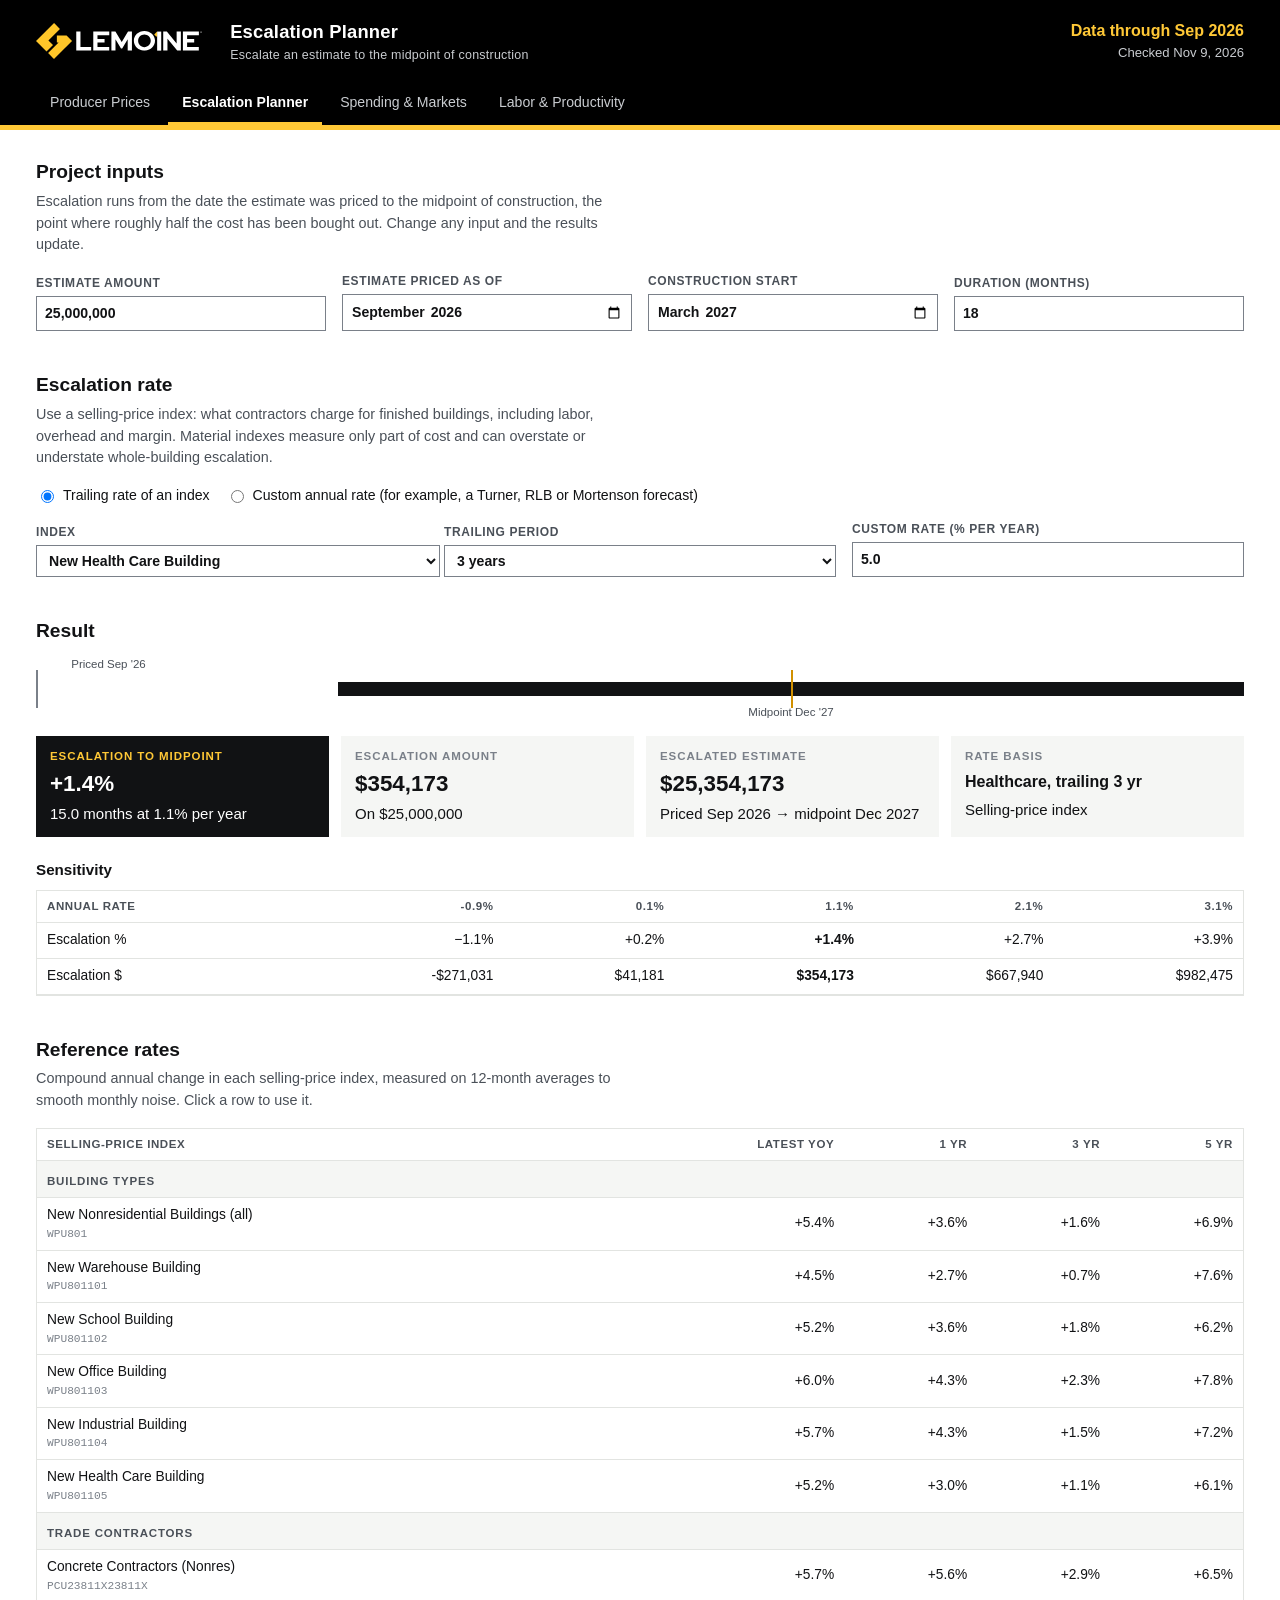
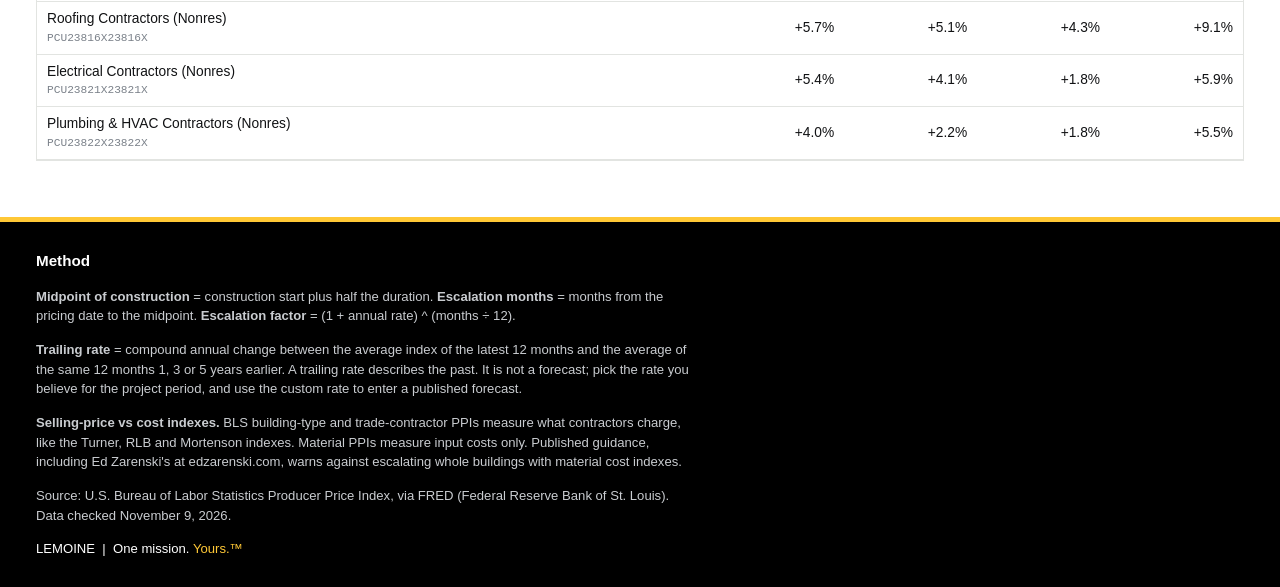
==== site/escalation.html @ 3563222d "Add Escalation Planner, Spending & Markets, and Labor & Productivity pages - Shared header, page tab" ====
<!doctype html>
<html lang="en">
<head>
<meta charset="utf-8">
<meta name="viewport" content="width=device-width, initial-scale=1, viewport-fit=cover">
<title>LEMOINE Escalation Planner</title>
<meta name="description" content="Escalate an estimate to the midpoint of construction using selling-price indexes or a custom rate.">
<link rel="stylesheet" href="assets/site.css">
</head>
<body>
<header class="band">
  <div class="wrap">
    <div class="brand">
      <img src="assets/logo-reversed.svg" alt="LEMOINE" onerror="this.remove()">
      <h1>Escalation Planner<small>Escalate an estimate to the midpoint of construction</small></h1>
    </div>
    <div class="stamp" id="stamp"><strong>Loading data…</strong></div>
  </div>
</header>
<nav class="tabs" aria-label="Dashboards">
  <div class="wrap"><a href="./">Producer Prices</a><a href="escalation.html" aria-current="page">Escalation Planner</a><a href="spending.html">Spending &amp; Markets</a><a href="labor.html">Labor &amp; Productivity</a></div>
</nav>

<main>
  <div class="wrap" id="app">
    <section aria-labelledby="h-in">
      <h2 id="h-in">Project inputs</h2>
      <p class="lede">Escalation runs from the date the estimate was priced to the midpoint of construction, the point where roughly half the cost has been bought out. Change any input and the results update.</p>
      <div class="form-row">
        <label class="f">Estimate amount<input type="text" id="amt" inputmode="decimal" value="25,000,000" autocomplete="off"></label>
        <label class="f">Estimate priced as of<input type="month" id="priced"></label>
        <label class="f">Construction start<input type="month" id="start"></label>
        <label class="f">Duration (months)<input type="number" id="dur" min="1" max="120" step="1" value="18"></label>
      </div>
    </section>

    <section aria-labelledby="h-rate">
      <h2 id="h-rate">Escalation rate</h2>
      <p class="lede">Use a selling-price index: what contractors charge for finished buildings, including labor, overhead and margin. Material indexes measure only part of cost and can overstate or understate whole-building escalation.</p>
      <div class="radio" role="radiogroup" aria-label="Rate source">
        <label><input type="radio" name="src" value="series" id="src-series" checked> Trailing rate of an index</label>
        <label><input type="radio" name="src" value="custom" id="src-custom"> Custom annual rate (for example, a Turner, RLB or Mortenson forecast)</label>
      </div>
      <div class="form-row" style="margin-top:14px">
        <label class="f" id="f-series">Index<select id="series"></select></label>
        <label class="f" id="f-look">Trailing period<select id="look"><option value="1">1 year</option><option value="3" selected>3 years</option><option value="5">5 years</option></select></label>
        <label class="f" id="f-custom" hidden>Custom rate (% per year)<input type="number" id="custom" step="0.1" value="5.0"></label>
      </div>
      <p class="note warn" id="cost-warn" hidden style="margin-top:14px"><b>Cost index selected.</b> This series tracks material prices only. It excludes labor, productivity, overhead and margin, so it is not a whole-building escalation rate. Use it to test a material-heavy scope, or switch to a building type.</p>
    </section>

    <section aria-labelledby="h-out">
      <h2 id="h-out">Result</h2>
      <div class="timeline" id="timeline" aria-hidden="true"></div>
      <div class="calc-out" id="out" aria-live="polite"></div>
      <h3 style="font-size:.95rem;margin:22px 0 8px">Sensitivity</h3>
      <div class="tablebox"><table class="plain" id="sens"></table></div>
    </section>

    <section aria-labelledby="h-ref">
      <h2 id="h-ref">Reference rates</h2>
      <p class="lede">Compound annual change in each selling-price index, measured on 12-month averages to smooth monthly noise. Click a row to use it.</p>
      <div class="tablebox"><table class="plain" id="ref"></table></div>
    </section>
  </div>
</main>

<footer id="method">
  <div class="wrap">
    <h2>Method</h2>
    <p><b>Midpoint of construction</b> = construction start plus half the duration. <b>Escalation months</b> = months from the pricing date to the midpoint. <b>Escalation factor</b> = (1 + annual rate) ^ (months ÷ 12).</p>
    <p><b>Trailing rate</b> = compound annual change between the average index of the latest 12 months and the average of the same 12 months 1, 3 or 5 years earlier. A trailing rate describes the past. It is not a forecast; pick the rate you believe for the project period, and use the custom rate to enter a published forecast.</p>
    <p><b>Selling-price vs cost indexes.</b> BLS building-type and trade-contractor PPIs measure what contractors charge, like the Turner, RLB and Mortenson indexes. Material PPIs measure input costs only. Published guidance, including Ed Zarenski's at edzarenski.com, warns against escalating whole buildings with material cost indexes.</p>
    <p id="m-source"></p>
    <p class="tagline">LEMOINE &nbsp;|&nbsp; One mission. <span>Yours.™</span></p>
  </div>
</footer>

<script src="assets/common.js"></script>
<script>
(() => {
  'use strict';
  const { $, esc, fmtPct, fmtMoney, fmtMonth, addMonths, monthDiff } = LD;
  let D, byId;

  // Compound annual rate between 12-month average ending at the latest month and the same window `years` earlier.
  function trailing(s, years) {
    let li = s.history.length - 1; while (li > 0 && s.history[li] == null) li--;
    const win = (end) => { const v = s.history.slice(end - 11, end + 1); return v.length === 12 && v.every((x) => x != null) ? v.reduce((a, b) => a + b, 0) / 12 : null; };
    const now = win(li), then = win(li - 12 * years);
    return now && then ? (Math.pow(now / then, 1 / years) - 1) * 100 : null;
  }

  function seriesOptions(selected) {
    const groups = {};
    for (const s of D.series) (groups[s.group] ||= []).push(s);
    const order = Object.entries(groups).sort((a, b) => (a[1][0].kind === 'material') - (b[1][0].kind === 'material'));
    return order.map(([g, list]) => `<optgroup label="${esc(g)}${list[0].kind === 'material' ? ' (cost only, not recommended)' : ' (selling price)'}">${list.map((s) => `<option value="${esc(s.id)}"${s.id === selected ? ' selected' : ''}>${esc(s.name)}</option>`).join('')}</optgroup>`).join('');
  }

  function readInputs() {
    const amt = parseFloat(($('#amt').value || '').replace(/[^0-9.]/g, ''));
    const priced = $('#priced').value, start = $('#start').value;
    const dur = Math.max(1, Math.min(120, parseInt($('#dur').value, 10) || 0));
    const src = document.querySelector('input[name="src"]:checked').value;
    const s = byId[$('#series').value]; const look = +$('#look').value;
    const rate = src === 'custom' ? parseFloat($('#custom').value) : (s ? trailing(s, look) : null);
    return { amt, priced, start, dur, src, s, look, rate };
  }

  function render() {
    const I = readInputs();
    const isCost = I.src === 'series' && I.s?.kind === 'material';
    $('#f-series').hidden = $('#f-look').hidden = I.src !== 'series';
    $('#f-custom').hidden = I.src !== 'custom';
    $('#cost-warn').hidden = !isCost;
    if (!I.priced || !I.start || I.rate == null || isNaN(I.rate)) { $('#out').innerHTML = '<div><span class="eyebrow">Waiting for inputs</span><b style="font-size:1rem">Enter dates and a rate</b></div>'; return; }
    const midpoint = addMonths(I.start, Math.floor(I.dur / 2));
    const end = addMonths(I.start, I.dur);
    const months = monthDiff(I.priced, midpoint) + (I.dur % 2 ? 0.5 : 0);
    const factor = Math.pow(1 + I.rate / 100, months / 12);
    const escPct = (factor - 1) * 100;
    const rateLabel = I.src === 'custom' ? 'Custom rate' : `${I.s.short || I.s.name}, trailing ${I.look} yr`;
    let html = `<div class="hero"><span class="eyebrow">Escalation to midpoint</span><b>${fmtPct(Math.round(escPct * 10) / 10)}</b><span>${months.toFixed(1)} months at ${I.rate.toFixed(1)}% per year</span></div>`;
    if (!isNaN(I.amt) && I.amt > 0) {
      html += `<div><span class="eyebrow">Escalation amount</span><b>${fmtMoney(I.amt * (factor - 1))}</b><span>On ${fmtMoney(I.amt)}</span></div>`;
      html += `<div><span class="eyebrow">Escalated estimate</span><b>${fmtMoney(I.amt * factor)}</b><span>Priced ${fmtMonth(I.priced)} → midpoint ${fmtMonth(midpoint)}</span></div>`;
    }
    html += `<div><span class="eyebrow">Rate basis</span><b style="font-size:1rem">${esc(rateLabel)}</b><span>${I.src === 'custom' ? 'Entered by you' : isCost ? 'Material cost index, not whole-building' : 'Selling-price index'}</span></div>`;
    if (months < 0) html += `<div><span class="eyebrow">Check dates</span><b style="font-size:1rem">Midpoint is before the pricing date</b><span>Escalation is shown as a negative adjustment.</span></div>`;
    $('#out').innerHTML = html;

    // Timeline: pricing date, construction bar, midpoint marker.
    const t0 = I.priced < I.start ? I.priced : I.start, t1 = end;
    const span = Math.max(1, monthDiff(t0, t1));
    const pos = (m) => (monthDiff(t0, m) / span) * 100;
    $('#timeline').innerHTML = `<span class="bar" style="left:${pos(I.start)}%;width:${pos(end) - pos(I.start)}%"></span><span class="mark" style="left:${pos(I.priced)}%;background:var(--ink-3)"></span><span class="lbl top" style="left:${Math.max(6, Math.min(94, pos(I.priced)))}%">Priced ${LD.fmtMonthShort(I.priced)}</span><span class="mark" style="left:${pos(midpoint)}%"></span><span class="lbl" style="left:${Math.max(6, Math.min(94, pos(midpoint)))}%">Midpoint ${LD.fmtMonthShort(midpoint)}</span>`;

    const rates = [I.rate - 2, I.rate - 1, I.rate, I.rate + 1, I.rate + 2];
    const row = (label, fn) => `<tr><td>${label}</td>${rates.map((r, i) => `<td${i === 2 ? ' style="font-weight:700"' : ''}>${fn(r)}</td>`).join('')}</tr>`;
    const f = (r) => Math.pow(1 + r / 100, months / 12);
    $('#sens').innerHTML = `<thead><tr><th>Annual rate</th>${rates.map((r) => `<th>${r.toFixed(1)}%</th>`).join('')}</tr></thead><tbody>${row('Escalation %', (r) => fmtPct(Math.round((f(r) - 1) * 1000) / 10))}${!isNaN(I.amt) && I.amt > 0 ? row('Escalation $', (r) => fmtMoney(I.amt * (f(r) - 1))) : ''}</tbody>`;
  }

  function renderRef() {
    const list = D.series.filter((s) => s.kind !== 'material');
    let html = `<thead><tr><th>Selling-price index</th><th>Latest YoY</th><th>1 yr</th><th>3 yr</th><th>5 yr</th></tr></thead><tbody>`;
    let g = null;
    for (const s of list) {
      if (s.group !== g) { html += `<tr class="grp"><th colspan="5">${esc(s.group)}</th></tr>`; g = s.group; }
      const t = [1, 3, 5].map((y) => trailing(s, y));
      html += `<tr class="click" data-id="${esc(s.id)}" tabindex="0" title="Use this index"><td>${esc(s.name)}<span class="sub-id">${esc(s.id)}</span></td><td>${fmtPct(s.cols.latest)}</td>${t.map((v) => `<td>${fmtPct(v == null ? null : Math.round(v * 10) / 10)}</td>`).join('')}</tr>`;
    }
    $('#ref').innerHTML = html + '</tbody>';
  }

  LD.loadJSON('data.json').then((data) => {
    D = data; byId = Object.fromEntries(D.series.map((s) => [s.id, s]));
    LD.setStamp(D.dataMonthLabel, D.generatedAt);
    $('#series').innerHTML = seriesOptions(byId.WPU801105 ? 'WPU801105' : 'WPU801');
    $('#priced').value = D.dataMonth;
    $('#start').value = addMonths(D.dataMonth, 6);
    renderRef(); render();
    document.querySelectorAll('#app input, #app select').forEach((el) => el.addEventListener('input', render));
    document.querySelectorAll('#app select, input[type="radio"]').forEach((el) => el.addEventListener('change', render));
    const pick = (tr) => { $('#src-series').checked = true; $('#series').value = tr.dataset.id; document.querySelectorAll('#ref tr.click').forEach((r) => r.classList.toggle('sel', r === tr)); render(); };
    $('#ref').addEventListener('click', (e) => { const tr = e.target.closest('tr.click'); if (tr) pick(tr); });
    $('#ref').addEventListener('keydown', (e) => { const tr = e.target.closest('tr.click'); if (tr && (e.key === 'Enter' || e.key === ' ')) { e.preventDefault(); pick(tr); } });
    $('#m-source').textContent = `Source: ${D.source} Data checked ${new Date(D.generatedAt).toLocaleDateString('en-US', { month: 'long', day: 'numeric', year: 'numeric' })}.`;
  }).catch((err) => {
    $('#out').innerHTML = `<div><span class="eyebrow">Data unavailable</span><b style="font-size:1rem">${esc(err.message)}</b><span>Custom rates still work once the page loads data.</span></div>`;
    $('#stamp').innerHTML = '<strong>Data unavailable</strong>';
  });
})();
</script>
</body>
</html>
---- site/assets/site.css ----
/* LEMOINE Construction Dashboards: shared styles. Layout: black brand band with page tabs, then summary, tables, tools. */
:root {
  --yellow: #FFC836;
  --gold: #D19000;
  --navy: #003B5E;
  --midblue: #5B809F;
  --ltblue: #A6BCD6;
  --ink: #111214;
  --ink-2: #4a5058;
  --ink-3: #7a8089;
  --paper: #ffffff;
  --paper-2: #f5f6f4;
  --rule: #e2e4e1;
  --band: #000000;
  --band-ink: #ffffff;
  --cell-0: #f1f2ef;
  --up-1: #fff1c9;
  --up-2: #FFC836;
  --up-3: #D19000;
  --up-4: #000000;
  --up-4-ink: #FFC836;
  --dn-1: #dfe7f0;
  --dn-2: #A6BCD6;
  --dn-3: #5B809F;
  --focus: #003B5E;
  --up-text: #8a5f00;
  --dn-text: #003B5E;
  --font: Aptos, "Segoe UI", Arial, Helvetica, sans-serif;
  --mono: "Cascadia Mono", Consolas, "SF Mono", Menlo, monospace;
  color-scheme: light;
}
@media (prefers-color-scheme: dark) {
  :root {
    --ink: #eceeea;
    --ink-2: #b4b9bf;
    --ink-3: #8a9097;
    --paper: #121314;
    --paper-2: #1b1d1f;
    --rule: #2c2f33;
    --band: #000000;
    --cell-0: #222528;
    --up-1: #4a3d14;
    --up-2: #a37a10;
    --up-3: #D19000;
    --up-4: #FFC836;
    --up-4-ink: #000000;
    --dn-1: #1f2d3a;
    --dn-2: #33536f;
    --dn-3: #5B809F;
    --focus: #A6BCD6;
    --up-text: #FFC836;
    --dn-text: #A6BCD6;
    color-scheme: dark;
  }
}
* { box-sizing: border-box; }
html, body { margin: 0; }
body { background: var(--paper); color: var(--ink); font: 15px/1.5 var(--font); -webkit-font-smoothing: antialiased; }
.wrap { max-width: 1240px; margin: 0 auto; padding-left: max(16px, env(safe-area-inset-left, 0px)); padding-right: max(16px, env(safe-area-inset-right, 0px)); }
a { color: inherit; }
:focus-visible { outline: 2px solid var(--focus); outline-offset: 2px; }
.num { font-variant-numeric: tabular-nums; }

/* Brand band */
header.band { background: var(--band); color: var(--band-ink); border-bottom: 5px solid var(--yellow); }
header .wrap { display: flex; flex-wrap: wrap; align-items: center; justify-content: space-between; gap: 16px; padding-block: 18px; }
.brand { display: flex; align-items: center; gap: 28px; min-width: 0; }
.brand img { height: 36px; width: auto; display: block; flex: none; }
.brand h1 { margin: 0; font-size: 1.15rem; font-weight: 600; letter-spacing: .01em; }
.brand h1 small { display: block; font-size: .78rem; font-weight: 400; color: #c9ccd0; letter-spacing: .02em; }
.stamp { text-align: right; font-size: .82rem; color: #c9ccd0; }
.stamp strong { display: block; color: var(--yellow); font-size: 1rem; font-weight: 600; }

nav.jump { border-bottom: 1px solid var(--rule); background: var(--paper); }
nav.jump .wrap { display: flex; gap: 4px 20px; flex-wrap: wrap; padding-block: 10px; font-size: .85rem; }
nav.jump a { text-decoration: none; color: var(--ink-2); padding: 2px 0; border-bottom: 2px solid transparent; }
nav.jump a:hover { color: var(--ink); border-bottom-color: var(--yellow); }

main .wrap { display: grid; grid-template-columns: minmax(0, 1fr); gap: 40px; padding-block: 28px 56px; }
main section { min-width: 0; }
section > h2 { font-size: 1.2rem; margin: 0 0 4px; text-wrap: balance; }
.lede { margin: 0 0 16px; color: var(--ink-2); font-size: .9rem; max-width: 72ch; }
.eyebrow { font-size: .72rem; text-transform: uppercase; letter-spacing: .08em; color: var(--ink-3); font-weight: 600; }

/* KPI row */
.kpis { display: grid; grid-template-columns: repeat(auto-fit, minmax(210px, 1fr)); gap: 12px; }
.kpi { border: 1px solid var(--rule); border-top: 4px solid var(--ink); padding: 14px 16px 12px; display: grid; gap: 4px; background: var(--paper); min-width: 0; }
.kpi.lead { border-top-color: var(--yellow); }
.kpi .val { font-size: 2rem; font-weight: 700; line-height: 1.1; }
.kpi .sub { font-size: .8rem; color: var(--ink-2); }
.kpi svg { width: 100%; height: 34px; display: block; margin-top: 4px; }
.gap-note { margin-top: 14px; padding: 12px 16px; background: var(--paper-2); border-left: 4px solid var(--gold); font-size: .9rem; }
.gap-note b { font-variant-numeric: tabular-nums; }

/* Heatmap tables */
.tablebox { overflow-x: auto; border: 1px solid var(--rule); }
table.heat { border-collapse: collapse; width: 100%; min-width: 820px; font-size: .86rem; }
.heat th, .heat td { padding: 7px 10px; text-align: right; white-space: nowrap; border-bottom: 1px solid var(--rule); }
.heat thead th { position: sticky; top: 0; background: var(--paper); font-size: .72rem; text-transform: uppercase; letter-spacing: .05em; color: var(--ink-2); font-weight: 600; vertical-align: bottom; }
.heat thead th.cur { color: var(--ink); }
.heat th:first-child, .heat td:first-child { text-align: left; position: sticky; left: 0; background: var(--paper); z-index: 1; }
.heat tr.grp th { text-align: left; background: var(--paper-2); font-size: .72rem; text-transform: uppercase; letter-spacing: .07em; color: var(--ink-2); padding-top: 12px; }
.heat tbody tr.row { cursor: pointer; }
.heat tbody tr.row:hover td:first-child, .heat tbody tr.row.sel td:first-child { box-shadow: inset 4px 0 0 var(--yellow); }
.heat td.cell { font-variant-numeric: tabular-nums; min-width: 68px; }
.heat td.cell.latest { font-weight: 700; }
.heat td.mom { color: var(--ink-2); font-variant-numeric: tabular-nums; font-size: .8rem; }
.heat tr.avg td { font-weight: 700; border-top: 2px solid var(--ink); }
.nm { display: flex; flex-direction: column; }
.nm .t { font-weight: 600; }
.nm .id { font-family: var(--mono); font-size: .7rem; color: var(--ink-3); text-decoration: none; }
.nm .id:hover { text-decoration: underline; }
.flag { display: inline-block; margin-left: 6px; font-size: .66rem; font-weight: 700; letter-spacing: .04em; text-transform: uppercase; padding: 1px 6px; border: 1px solid currentColor; color: var(--gold); vertical-align: 1px; }
.flag.info { color: var(--midblue); }
.c-0 { background: var(--cell-0); }
.c-u1 { background: var(--up-1); }
.c-u2 { background: var(--up-2); color: #000; }
.c-u3 { background: var(--up-3); color: #000; }
.c-u4 { background: var(--up-4); color: var(--up-4-ink); }
.c-d1 { background: var(--dn-1); }
.c-d2 { background: var(--dn-2); color: #000; }
.c-d3 { background: var(--dn-3); color: #fff; }
.c-na { color: var(--ink-3); }
.legend { display: flex; flex-wrap: wrap; align-items: center; gap: 6px 14px; margin-top: 10px; font-size: .78rem; color: var(--ink-2); }
.legend span { display: inline-flex; align-items: center; gap: 6px; }
.legend i { width: 14px; height: 14px; display: inline-block; border: 1px solid var(--rule); }
.toolbar { display: flex; flex-wrap: wrap; gap: 8px 16px; align-items: center; margin-bottom: 10px; font-size: .85rem; }

/* Controls */
.seg { display: inline-flex; border: 1px solid var(--ink); }
.seg button { font: inherit; font-size: .8rem; padding: 5px 12px; border: 0; background: var(--paper); color: var(--ink); cursor: pointer; }
.seg button + button { border-left: 1px solid var(--ink); }
.seg button[aria-pressed="true"] { background: var(--ink); color: var(--paper); }
select, input[type="text"] { font: inherit; font-size: .88rem; padding: 6px 8px; border: 1px solid var(--ink-3); background: var(--paper); color: var(--ink); max-width: 100%; }
label.f { display: grid; gap: 4px; font-size: .75rem; text-transform: uppercase; letter-spacing: .05em; color: var(--ink-2); font-weight: 600; min-width: 0; }

/* Trend chart */
.chartbox { border: 1px solid var(--rule); padding: 12px; position: relative; }
#trend { width: 100%; height: 340px; display: block; }
.tip { position: absolute; pointer-events: none; background: var(--ink); color: var(--paper); font-size: .78rem; padding: 6px 8px; white-space: nowrap; display: none; }
.keyline { display: flex; flex-wrap: wrap; gap: 4px 16px; font-size: .8rem; color: var(--ink-2); margin-top: 6px; }
.keyline i { display: inline-block; width: 18px; height: 3px; vertical-align: middle; margin-right: 6px; }

/* Movers */
.movers { display: grid; grid-template-columns: repeat(auto-fit, minmax(300px, 1fr)); gap: 24px; }
.mv h3 { font-size: .95rem; margin: 0 0 8px; }
.bar { display: grid; grid-template-columns: minmax(0, 150px) 1fr 64px; align-items: center; gap: 10px; font-size: .85rem; padding: 4px 0; cursor: pointer; }
.bar .track { height: 14px; background: var(--paper-2); position: relative; }
.bar .fill { position: absolute; top: 0; bottom: 0; left: 0; }
.bar .v { text-align: right; font-weight: 700; font-variant-numeric: tabular-nums; }
.bar .lab { overflow: hidden; text-overflow: ellipsis; white-space: nowrap; }

/* Escalation */
.calc { display: grid; grid-template-columns: repeat(auto-fit, minmax(200px, 1fr)); gap: 16px; align-items: end; }
.calc-out { margin-top: 18px; display: grid; grid-template-columns: repeat(auto-fit, minmax(170px, 1fr)); gap: 12px; }
.calc-out div { background: var(--paper-2); padding: 12px 14px; display: grid; gap: 2px; }
.calc-out b { font-size: 1.4rem; font-variant-numeric: tabular-nums; }
.calc-out .hero { background: var(--ink); color: var(--paper); }
.calc-out .hero .eyebrow { color: var(--yellow); }

/* Footer */
footer { border-top: 5px solid var(--yellow); background: var(--band); color: #c9ccd0; font-size: .82rem; }
footer .wrap { padding-block: 28px; display: grid; gap: 14px; }
footer h2 { color: #fff; font-size: .95rem; margin: 0; }
footer dl { display: grid; grid-template-columns: max-content 1fr; gap: 4px 16px; margin: 0; }
footer dt { color: #fff; font-weight: 600; }
footer dd { margin: 0; }
footer p { margin: 0; max-width: 90ch; }
.tagline { color: #fff; }
.tagline span { color: var(--yellow); }

.loading { padding: 40px 0; color: var(--ink-2); }
@media (max-width: 640px) {
  .kpi .val { font-size: 1.6rem; }
  .stamp { text-align: left; }
  footer dl { grid-template-columns: 1fr; }
  #trend { height: 260px; }
}
@media (prefers-reduced-motion: reduce) { * { transition: none !important; } }

/* Page tabs */
nav.jump .wrap { gap: 2px 4px; padding-block: 0; }
nav.tabs { background: var(--band); }
nav.tabs .wrap { display: flex; flex-wrap: wrap; gap: 0 4px; }
nav.tabs a { color: #c9ccd0; text-decoration: none; font-size: .88rem; padding: 10px 14px 9px; border-bottom: 3px solid transparent; }
nav.tabs a:hover { color: #fff; }
nav.tabs a[aria-current="page"] { color: #fff; border-bottom-color: var(--yellow); font-weight: 600; }
header.band { border-bottom: 0; }
nav.tabs { border-bottom: 5px solid var(--yellow); }
nav.jump .wrap { padding-block: 10px; gap: 4px 20px; }

/* Shared bits for new pages */
.note { padding: 12px 16px; background: var(--paper-2); border-left: 4px solid var(--midblue); font-size: .9rem; max-width: 90ch; }
.note.warn { border-left-color: var(--gold); }
.note b { font-variant-numeric: tabular-nums; }
.grid2 { display: grid; grid-template-columns: repeat(auto-fit, minmax(320px, 1fr)); gap: 24px; }
table.plain { border-collapse: collapse; width: 100%; font-size: .86rem; }
.plain th, .plain td { padding: 7px 10px; border-bottom: 1px solid var(--rule); text-align: right; white-space: nowrap; font-variant-numeric: tabular-nums; }
.plain th:first-child, .plain td:first-child { text-align: left; white-space: normal; }
.plain thead th { font-size: .72rem; text-transform: uppercase; letter-spacing: .05em; color: var(--ink-2); font-weight: 600; vertical-align: bottom; }
.plain tr.grp th { text-align: left; background: var(--paper-2); font-size: .72rem; text-transform: uppercase; letter-spacing: .07em; color: var(--ink-2); padding-top: 12px; }
.plain tr.total td { font-weight: 700; }
.plain tr.click { cursor: pointer; }
.plain tr.click:hover td:first-child, .plain tr.click.sel td:first-child { box-shadow: inset 4px 0 0 var(--yellow); }
.pos { color: var(--up-text); } .neg { color: var(--dn-text); }
.sub-id { display: block; font-family: var(--mono); font-size: .7rem; color: var(--ink-3); }
.form-row { display: grid; grid-template-columns: repeat(auto-fit, minmax(190px, 1fr)); gap: 16px; align-items: end; }
input[type="month"], input[type="number"] { font: inherit; font-size: .88rem; padding: 6px 8px; border: 1px solid var(--ink-3); background: var(--paper); color: var(--ink); max-width: 100%; }
.radio { display: flex; flex-wrap: wrap; gap: 6px 16px; font-size: .88rem; }
.radio label { display: inline-flex; gap: 6px; align-items: center; cursor: pointer; }
.timeline { position: relative; height: 54px; margin: 18px 0 6px; }
.timeline .bar { position: absolute; top: 18px; height: 14px; background: var(--ink); display: block; padding: 0; }
.timeline .mark { position: absolute; top: 6px; width: 2px; height: 38px; background: var(--gold); }
.timeline .lbl { position: absolute; top: 40px; font-size: .72rem; color: var(--ink-2); white-space: nowrap; transform: translateX(-50%); }
.timeline .lbl.top { top: -8px; }
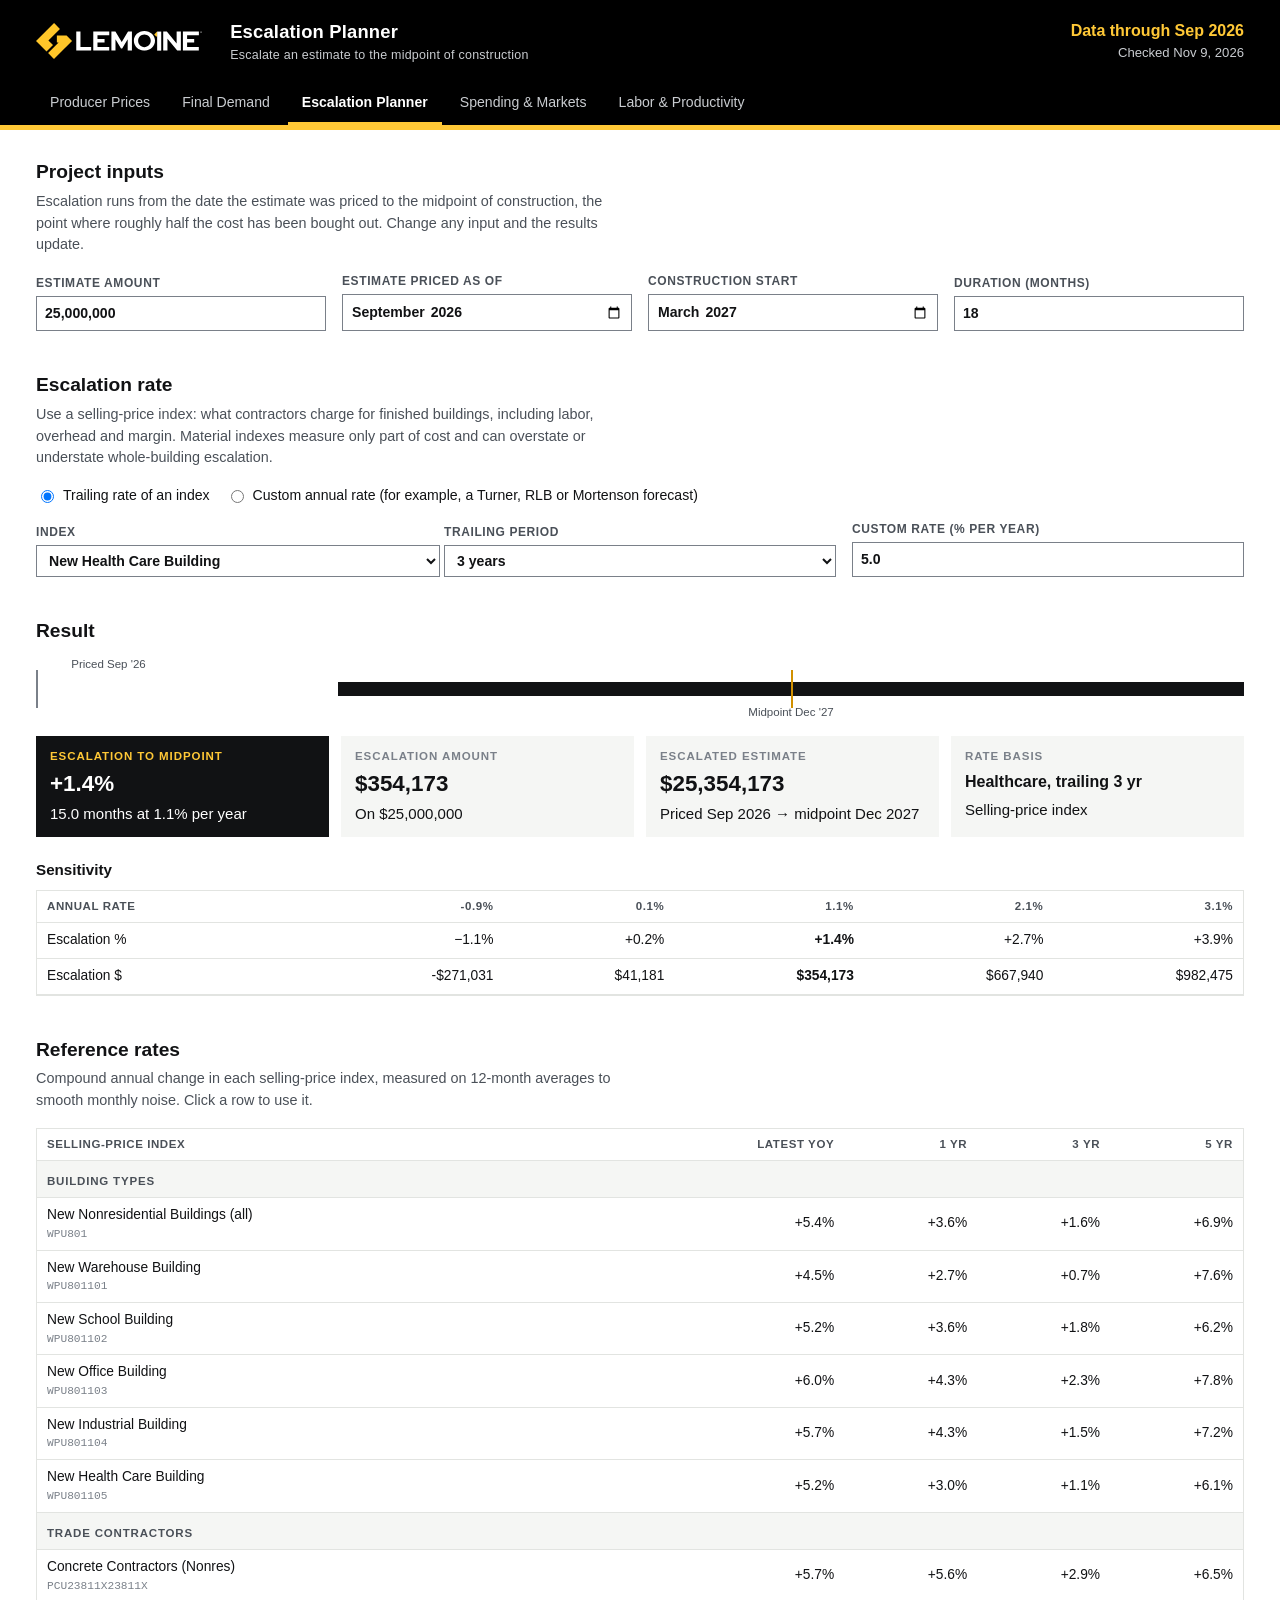
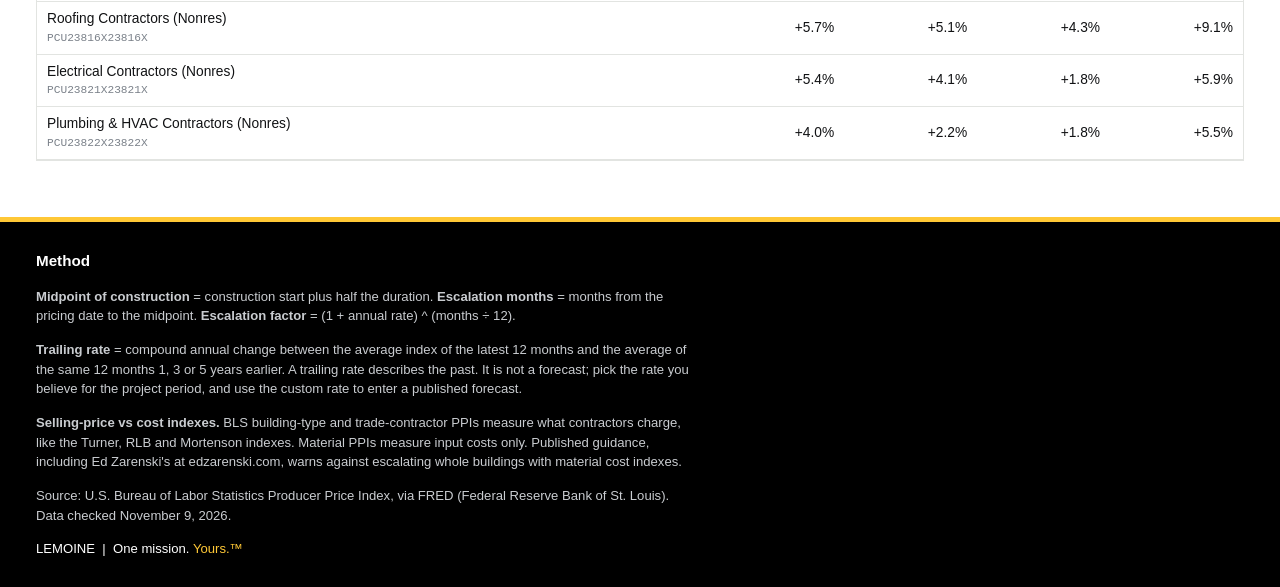
==== commit 0ffe67f7: "Add Final Demand page on BLS survey quarters; fix quarterly view to use survey quarters - New quarte" ====
--- a/site/escalation.html
+++ b/site/escalation.html
@@ -5,9 +5,10 @@
 <meta name="viewport" content="width=device-width, initial-scale=1, viewport-fit=cover">
 <title>LEMOINE Escalation Planner</title>
 <meta name="description" content="Escalate an estimate to the midpoint of construction using selling-price indexes or a custom rate.">
-<link rel="stylesheet" href="assets/site.css">
+<link rel="stylesheet" href="assets/site.css?v=5">
 </head>
 <body>
+<div class="masthead">
 <header class="band">
   <div class="wrap">
     <div class="brand">
@@ -18,9 +19,10 @@
   </div>
 </header>
 <nav class="tabs" aria-label="Dashboards">
-  <div class="wrap"><a href="./">Producer Prices</a><a href="escalation.html" aria-current="page">Escalation Planner</a><a href="spending.html">Spending &amp; Markets</a><a href="labor.html">Labor &amp; Productivity</a></div>
+  <div class="wrap"><a href="./">Producer Prices</a><a href="quarterly.html">Final Demand</a><a href="escalation.html" aria-current="page">Escalation Planner</a><a href="spending.html">Spending &amp; Markets</a><a href="labor.html">Labor &amp; Productivity</a></div>
 </nav>
 
+</div>
 <main>
   <div class="wrap" id="app">
     <section aria-labelledby="h-in">
@@ -76,7 +78,7 @@
   </div>
 </footer>
 
-<script src="assets/common.js"></script>
+<script src="assets/common.js?v=5"></script>
 <script>
 (() => {
   'use strict';
--- a/site/assets/site.css
+++ b/site/assets/site.css
@@ -136,7 +136,7 @@
 
 /* Trend chart */
 .chartbox { border: 1px solid var(--rule); padding: 12px; position: relative; }
-#trend { width: 100%; height: 340px; display: block; }
+.chartbox svg { width: 100%; height: 340px; display: block; }
 .tip { position: absolute; pointer-events: none; background: var(--ink); color: var(--paper); font-size: .78rem; padding: 6px 8px; white-space: nowrap; display: none; }
 .keyline { display: flex; flex-wrap: wrap; gap: 4px 16px; font-size: .8rem; color: var(--ink-2); margin-top: 6px; }
 .keyline i { display: inline-block; width: 18px; height: 3px; vertical-align: middle; margin-right: 6px; }
@@ -174,7 +174,7 @@
   .kpi .val { font-size: 1.6rem; }
   .stamp { text-align: left; }
   footer dl { grid-template-columns: 1fr; }
-  #trend { height: 260px; }
+  .chartbox svg { height: 260px; }
 }
 @media (prefers-reduced-motion: reduce) { * { transition: none !important; } }
 
@@ -213,3 +213,19 @@
 .timeline .mark { position: absolute; top: 6px; width: 2px; height: 38px; background: var(--gold); }
 .timeline .lbl { position: absolute; top: 40px; font-size: .72rem; color: var(--ink-2); white-space: nowrap; transform: translateX(-50%); }
 .timeline .lbl.top { top: -8px; }
+
+/* Sticky masthead. Compacts after scrolling. */
+html.sticky .masthead { position: sticky; top: 0; z-index: 20; }
+html.sticky .masthead nav.jump { box-shadow: 0 1px 0 var(--rule); }
+html.sticky header.band .wrap, html.sticky .brand img, html.sticky .brand h1 { transition: padding .18s ease, height .18s ease, font-size .18s ease; }
+html.sticky.scrolled header.band .wrap { padding-block: 8px; }
+html.sticky.scrolled .brand img { height: 24px; }
+html.sticky.scrolled .brand h1 { font-size: 1rem; }
+html.sticky.scrolled .brand h1 small { display: none; }
+html.sticky.scrolled .stamp { font-size: .74rem; }
+html.sticky.scrolled .stamp strong { font-size: .86rem; display: inline; margin-right: 8px; }
+html.sticky.scrolled nav.tabs a { padding-block: 7px 6px; }
+html.sticky main section, html.sticky footer { scroll-margin-top: calc(var(--mast-h, 140px) + 12px); }
+@media (max-width: 640px) {
+  html.sticky.scrolled .stamp, html.sticky.scrolled nav.jump { display: none; }
+}
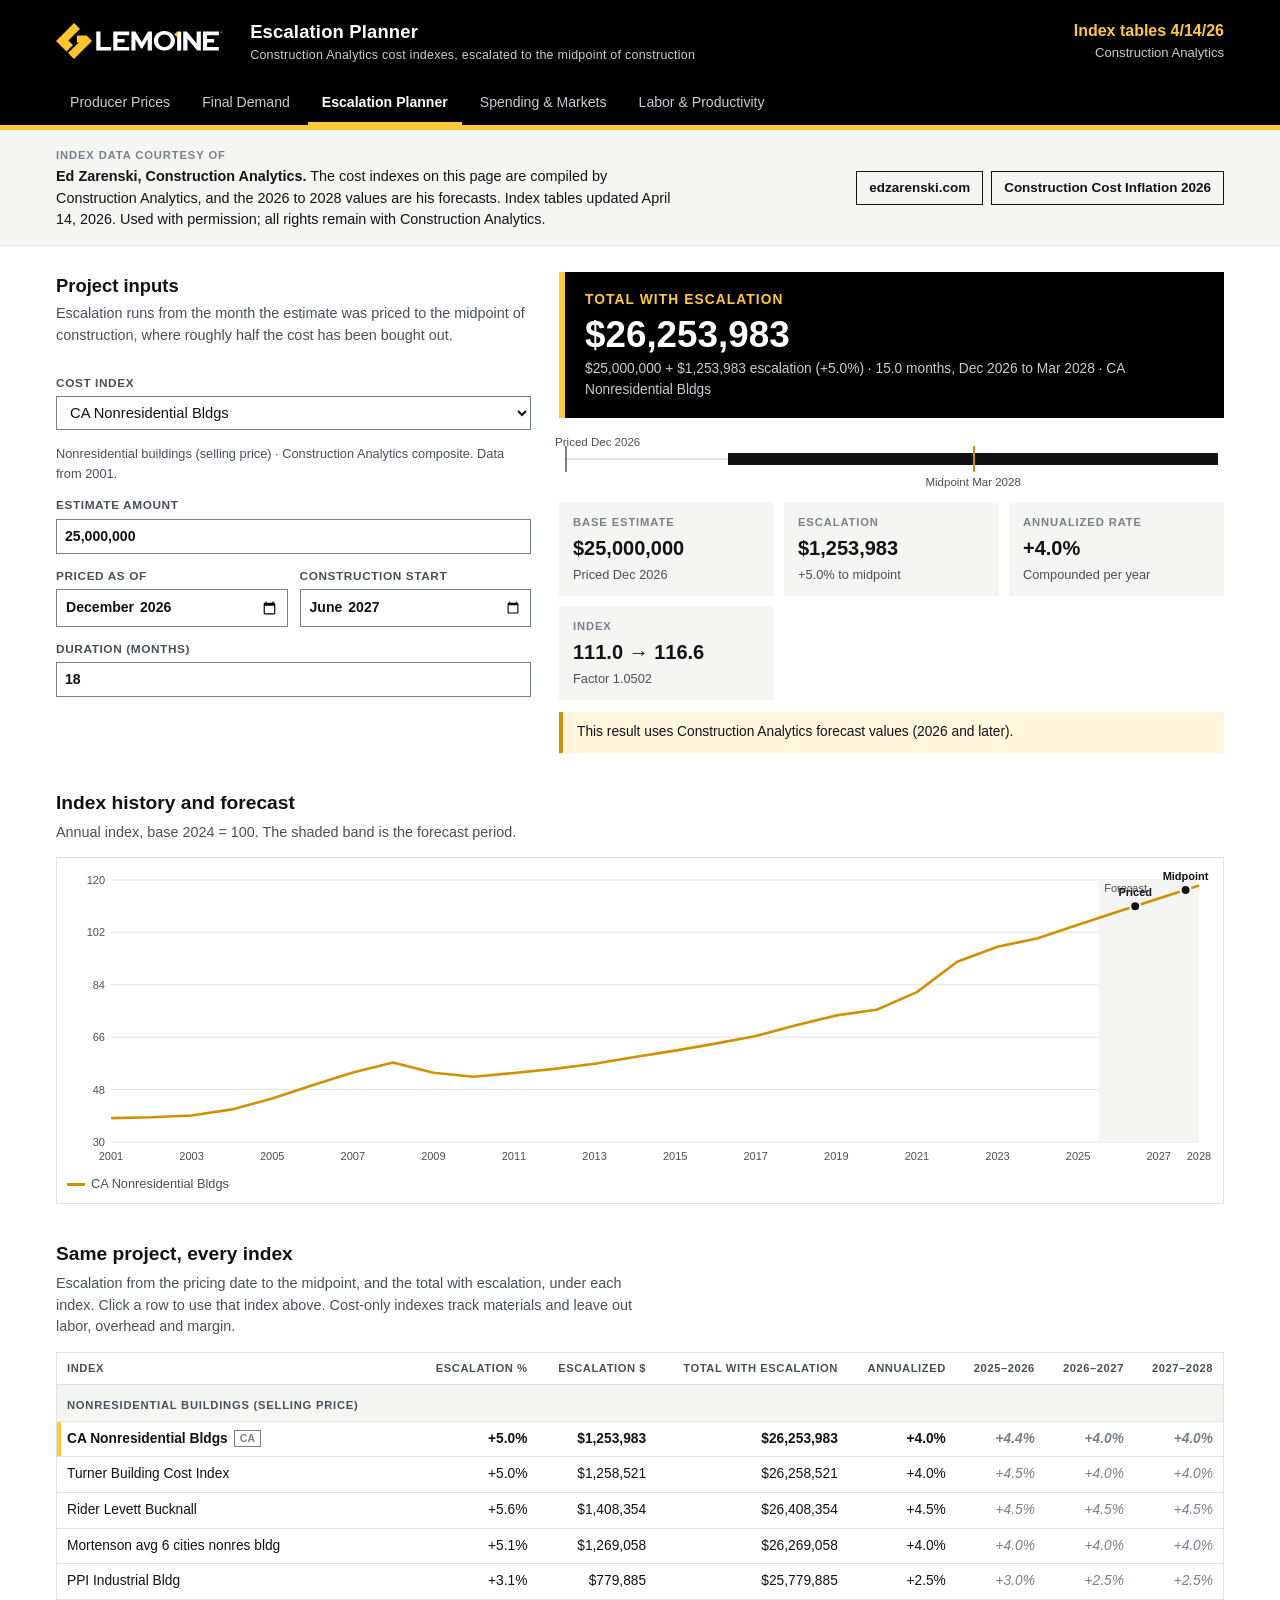
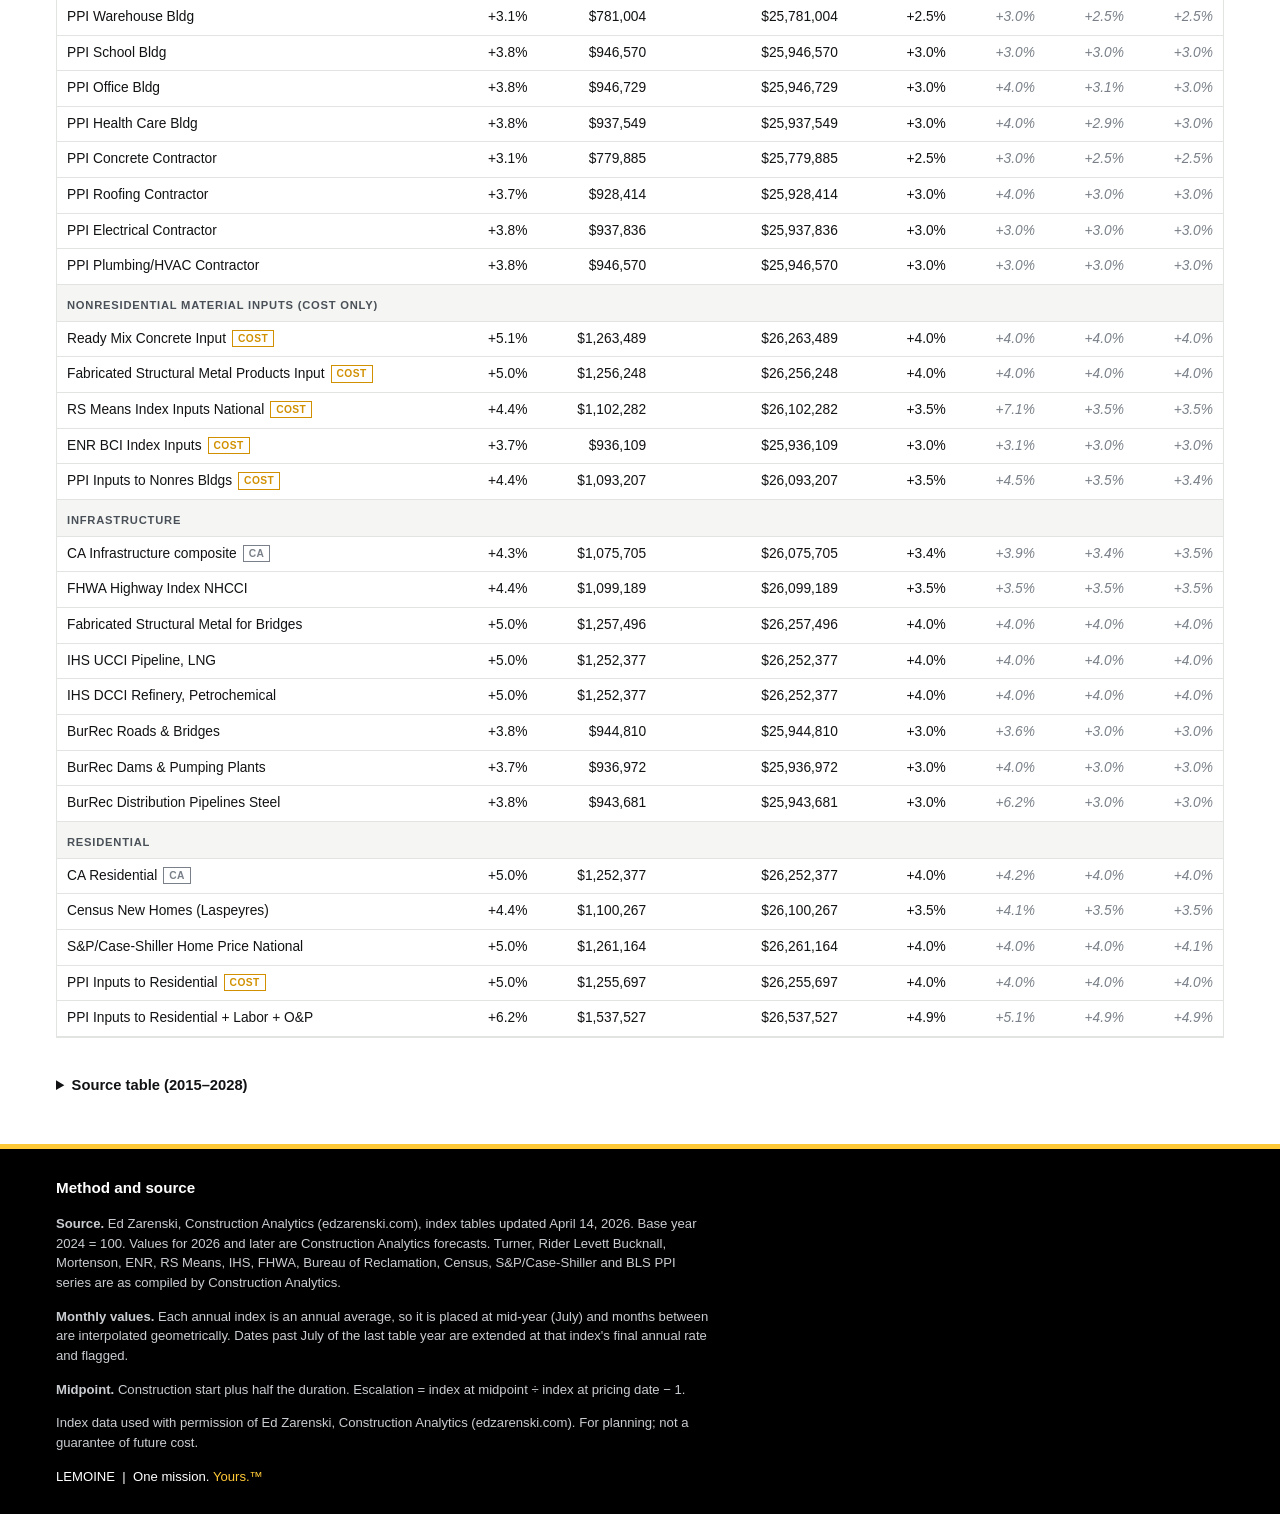
==== commit 4e3c8420: "Escalation Planner: rebuild on Construction Analytics cost indexes (used with permission) - Index dr" ====
--- a/site/escalation.html
+++ b/site/escalation.html
@@ -4,8 +4,80 @@
 <meta charset="utf-8">
 <meta name="viewport" content="width=device-width, initial-scale=1, viewport-fit=cover">
 <title>LEMOINE Escalation Planner</title>
-<meta name="description" content="Escalate an estimate to the midpoint of construction using selling-price indexes or a custom rate.">
-<link rel="stylesheet" href="assets/site.css?v=5">
+<meta name="description" content="Escalate an estimate to the midpoint of construction using Construction Analytics cost indexes.">
+<link rel="stylesheet" href="assets/site.css?v=6">
+<style>
+/* Layout: black brand band, then inputs and result side by side on desktop, then index chart, then all-index comparison. */
+:root {
+  --yellow: #FFC836; --gold: #D19000; --navy: #003B5E; --midblue: #5B809F;
+  --ink: #111214; --ink-2: #4a5058; --ink-3: #7a8089;
+  --paper: #ffffff; --paper-2: #f5f6f4; --rule: #e2e4e1;
+  --band: #000000; --band-ink: #ffffff; --band-ink-2: #c9ccd0;
+  --up-text: #8a5f00; --warn-bg: #fff6dd; --focus: #003B5E;
+  --font: Aptos, "Segoe UI", Arial, Helvetica, sans-serif;
+  --mono: "Cascadia Mono", Consolas, "SF Mono", Menlo, monospace;
+}
+@media (prefers-color-scheme: dark) { :root:not([data-theme="light"]) {
+  --ink: #eceeea; --ink-2: #b4b9bf; --ink-3: #8a9097; --paper: #121314; --paper-2: #1b1d1f; --rule: #2c2f33;
+  --up-text: #FFC836; --warn-bg: #2d2610; --focus: #A6BCD6; color-scheme: dark; } }
+:root[data-theme="dark"] {
+  --ink: #eceeea; --ink-2: #b4b9bf; --ink-3: #8a9097; --paper: #121314; --paper-2: #1b1d1f; --rule: #2c2f33;
+  --up-text: #FFC836; --warn-bg: #2d2610; --focus: #A6BCD6; color-scheme: dark; }
+* { box-sizing: border-box; }
+body { background: var(--paper); color: var(--ink); font: 15px/1.5 var(--font); }
+.wrap { max-width: 1200px; margin: 0 auto; padding-left: max(16px, env(safe-area-inset-left, 0px)); padding-right: max(16px, env(safe-area-inset-right, 0px)); }
+:focus-visible { outline: 2px solid var(--focus); outline-offset: 2px; }
+main .wrap { display: grid; gap: 36px; padding-block: 26px 48px; }
+h2 { font-size: 1.15rem; margin: 0 0 4px; text-wrap: balance; }
+.lede { margin: 0 0 14px; color: var(--ink-2); font-size: .9rem; max-width: 75ch; }
+.eyebrow { font-size: .7rem; text-transform: uppercase; letter-spacing: .08em; color: var(--ink-3); font-weight: 600; }
+.top { display: grid; grid-template-columns: minmax(0, 5fr) minmax(0, 7fr); gap: 28px; align-items: start; }
+@media (max-width: 860px) { .top { grid-template-columns: minmax(0, 1fr); } }
+.form { display: grid; gap: 14px; }
+label.f { display: grid; gap: 4px; font-size: .74rem; text-transform: uppercase; letter-spacing: .05em; color: var(--ink-2); font-weight: 600; min-width: 0; }
+select, input { font: inherit; font-size: .92rem; padding: 7px 9px; border: 1px solid var(--ink-3); background: var(--paper); color: var(--ink); width: 100%; min-width: 0; text-transform: none; letter-spacing: 0; font-weight: 400; }
+.row2 { display: grid; grid-template-columns: repeat(2, minmax(0, 1fr)); gap: 12px; }
+.hint { font-size: .8rem; color: var(--ink-2); margin: 0; }
+.result { display: grid; gap: 12px; }
+.hero { background: var(--band); color: var(--band-ink); padding: 18px 20px; display: grid; gap: 4px; border-left: 6px solid var(--yellow); }
+.hero .eyebrow { color: var(--yellow); }
+.hero b { font-size: 2.3rem; line-height: 1.1; font-variant-numeric: tabular-nums; }
+.hero span { color: var(--band-ink-2); font-size: .86rem; }
+.cards { display: grid; grid-template-columns: repeat(auto-fit, minmax(170px, 1fr)); gap: 10px; }
+.card { background: var(--paper-2); padding: 12px 14px; display: grid; gap: 2px; min-width: 0; }
+.card b { font-size: 1.25rem; font-variant-numeric: tabular-nums; }
+.card span:last-child { font-size: .8rem; color: var(--ink-2); }
+.warn { background: var(--warn-bg); border-left: 4px solid var(--gold); padding: 10px 14px; font-size: .86rem; }
+.timeline { position: relative; height: 56px; margin: 4px 6px 0; }
+.timeline .track { position: absolute; left: 0; right: 0; top: 24px; height: 2px; background: var(--rule); }
+.timeline .bar { position: absolute; top: 19px; height: 12px; background: var(--ink); }
+.timeline .mk { position: absolute; top: 12px; width: 2px; height: 26px; }
+.timeline .lb { position: absolute; font-size: .72rem; color: var(--ink-2); white-space: nowrap; transform: translateX(-50%); }
+.chartbox { border: 1px solid var(--rule); padding: 10px; }
+.chartbox svg { width: 100%; height: 300px; display: block; }
+.keyline { display: flex; flex-wrap: wrap; gap: 4px 18px; font-size: .8rem; color: var(--ink-2); margin-top: 6px; }
+.keyline i { display: inline-block; width: 18px; height: 3px; vertical-align: middle; margin-right: 6px; }
+.tablebox { overflow-x: auto; border: 1px solid var(--rule); }
+table { border-collapse: collapse; width: 100%; font-size: .86rem; }
+th, td { padding: 7px 10px; border-bottom: 1px solid var(--rule); text-align: right; white-space: nowrap; font-variant-numeric: tabular-nums; }
+th:first-child, td:first-child { text-align: left; white-space: normal; }
+thead th { font-size: .7rem; text-transform: uppercase; letter-spacing: .05em; color: var(--ink-2); font-weight: 600; vertical-align: bottom; }
+tr.grp th { text-align: left; background: var(--paper-2); font-size: .7rem; text-transform: uppercase; letter-spacing: .07em; color: var(--ink-2); padding-top: 12px; }
+tbody tr.pick { cursor: pointer; }
+tbody tr.pick:hover td:first-child, tbody tr.sel td:first-child { box-shadow: inset 4px 0 0 var(--yellow); }
+tr.sel td { font-weight: 700; }
+td.fc { color: var(--ink-3); font-style: italic; }
+.tag { display: inline-block; margin-left: 6px; font-size: .64rem; font-weight: 700; letter-spacing: .04em; text-transform: uppercase; padding: 0 5px; border: 1px solid currentColor; color: var(--ink-3); vertical-align: 1px; }
+.tag.cost { color: var(--gold); }
+details summary { cursor: pointer; font-weight: 600; font-size: .92rem; }
+.credit { background: var(--paper-2); border-bottom: 1px solid var(--rule); }
+.credit .wrap { display: flex; flex-wrap: wrap; align-items: center; justify-content: space-between; gap: 10px 28px; padding-block: 14px; }
+.credit p { margin: 0; max-width: 78ch; font-size: .9rem; }
+.credit .who { font-weight: 700; }
+.credit .links { display: flex; flex-wrap: wrap; gap: 8px; }
+.credit a { font-size: .84rem; font-weight: 600; color: var(--ink); text-decoration: none; border: 1px solid var(--ink); padding: 6px 12px; white-space: nowrap; }
+.credit a:hover { background: var(--yellow); border-color: var(--yellow); color: #000; }
+</style>
 </head>
 <body>
 <div class="masthead">
@@ -13,167 +85,231 @@
   <div class="wrap">
     <div class="brand">
       <img src="assets/logo-reversed.svg" alt="LEMOINE" onerror="this.remove()">
-      <h1>Escalation Planner<small>Escalate an estimate to the midpoint of construction</small></h1>
+      <h1>Escalation Planner<small>Construction Analytics cost indexes, escalated to the midpoint of construction</small></h1>
     </div>
-    <div class="stamp" id="stamp"><strong>Loading data…</strong></div>
+    <div class="stamp"><strong>Index tables 4/14/26</strong>Construction Analytics</div>
   </div>
 </header>
 <nav class="tabs" aria-label="Dashboards">
   <div class="wrap"><a href="./">Producer Prices</a><a href="quarterly.html">Final Demand</a><a href="escalation.html" aria-current="page">Escalation Planner</a><a href="spending.html">Spending &amp; Markets</a><a href="labor.html">Labor &amp; Productivity</a></div>
 </nav>
-
 </div>
+
+<section class="credit" aria-label="Data source acknowledgment">
+  <div class="wrap">
+    <p><span class="eyebrow">Index data courtesy of</span><br><span class="who">Ed Zarenski, Construction Analytics.</span> The cost indexes on this page are compiled by Construction Analytics, and the 2026 to 2028 values are his forecasts. Index tables updated April 14, 2026. Used with permission; all rights remain with Construction Analytics.</p>
+    <div class="links">
+      <a href="https://edzarenski.com/" target="_blank" rel="noopener">edzarenski.com</a>
+      <a href="https://edzarenski.com/2026/05/13/construction-cost-inflation-2026/" target="_blank" rel="noopener">Construction Cost Inflation 2026</a>
+    </div>
+  </div>
+</section>
+
 <main>
-  <div class="wrap" id="app">
-    <section aria-labelledby="h-in">
-      <h2 id="h-in">Project inputs</h2>
-      <p class="lede">Escalation runs from the date the estimate was priced to the midpoint of construction, the point where roughly half the cost has been bought out. Change any input and the results update.</p>
-      <div class="form-row">
+  <div class="wrap">
+    <section class="top" aria-label="Escalation calculator">
+      <div class="form">
+        <div>
+          <h2>Project inputs</h2>
+          <p class="lede">Escalation runs from the month the estimate was priced to the midpoint of construction, where roughly half the cost has been bought out.</p>
+        </div>
+        <label class="f">Cost index<select id="idx"></select></label>
+        <p class="hint" id="idx-note"></p>
         <label class="f">Estimate amount<input type="text" id="amt" inputmode="decimal" value="25,000,000" autocomplete="off"></label>
-        <label class="f">Estimate priced as of<input type="month" id="priced"></label>
-        <label class="f">Construction start<input type="month" id="start"></label>
+        <div class="row2">
+          <label class="f">Priced as of<input type="month" id="priced"></label>
+          <label class="f">Construction start<input type="month" id="start"></label>
+        </div>
         <label class="f">Duration (months)<input type="number" id="dur" min="1" max="120" step="1" value="18"></label>
       </div>
+      <div class="result" aria-live="polite">
+        <div class="hero" id="hero"></div>
+        <div class="timeline" id="timeline" aria-hidden="true"></div>
+        <div class="cards" id="cards"></div>
+        <div class="warn" id="warn" hidden></div>
+      </div>
     </section>
 
-    <section aria-labelledby="h-rate">
-      <h2 id="h-rate">Escalation rate</h2>
-      <p class="lede">Use a selling-price index: what contractors charge for finished buildings, including labor, overhead and margin. Material indexes measure only part of cost and can overstate or understate whole-building escalation.</p>
-      <div class="radio" role="radiogroup" aria-label="Rate source">
-        <label><input type="radio" name="src" value="series" id="src-series" checked> Trailing rate of an index</label>
-        <label><input type="radio" name="src" value="custom" id="src-custom"> Custom annual rate (for example, a Turner, RLB or Mortenson forecast)</label>
-      </div>
-      <div class="form-row" style="margin-top:14px">
-        <label class="f" id="f-series">Index<select id="series"></select></label>
-        <label class="f" id="f-look">Trailing period<select id="look"><option value="1">1 year</option><option value="3" selected>3 years</option><option value="5">5 years</option></select></label>
-        <label class="f" id="f-custom" hidden>Custom rate (% per year)<input type="number" id="custom" step="0.1" value="5.0"></label>
-      </div>
-      <p class="note warn" id="cost-warn" hidden style="margin-top:14px"><b>Cost index selected.</b> This series tracks material prices only. It excludes labor, productivity, overhead and margin, so it is not a whole-building escalation rate. Use it to test a material-heavy scope, or switch to a building type.</p>
+    <section aria-labelledby="h-ch">
+      <h2 id="h-ch">Index history and forecast</h2>
+      <p class="lede" id="ch-lede"></p>
+      <div class="chartbox"><svg id="chart" role="img" aria-label="Selected index by year"></svg><div class="keyline" id="key"></div></div>
     </section>
 
-    <section aria-labelledby="h-out">
-      <h2 id="h-out">Result</h2>
-      <div class="timeline" id="timeline" aria-hidden="true"></div>
-      <div class="calc-out" id="out" aria-live="polite"></div>
-      <h3 style="font-size:.95rem;margin:22px 0 8px">Sensitivity</h3>
-      <div class="tablebox"><table class="plain" id="sens"></table></div>
+    <section aria-labelledby="h-cmp">
+      <h2 id="h-cmp">Same project, every index</h2>
+      <p class="lede">Escalation from the pricing date to the midpoint, and the total with escalation, under each index. Click a row to use that index above. Cost-only indexes track materials and leave out labor, overhead and margin.</p>
+      <div class="tablebox"><table id="cmp"></table></div>
     </section>
 
-    <section aria-labelledby="h-ref">
-      <h2 id="h-ref">Reference rates</h2>
-      <p class="lede">Compound annual change in each selling-price index, measured on 12-month averages to smooth monthly noise. Click a row to use it.</p>
-      <div class="tablebox"><table class="plain" id="ref"></table></div>
+    <section aria-labelledby="h-src">
+      <details>
+        <summary id="h-src">Source table (2015–2028)</summary>
+        <p class="lede" style="margin-top:10px">Annual index values as published, base 2024 = 100. Italic values are Construction Analytics forecasts.</p>
+        <div class="tablebox"><table id="src"></table></div>
+      </details>
     </section>
   </div>
 </main>
 
-<footer id="method">
+<footer>
   <div class="wrap">
-    <h2>Method</h2>
-    <p><b>Midpoint of construction</b> = construction start plus half the duration. <b>Escalation months</b> = months from the pricing date to the midpoint. <b>Escalation factor</b> = (1 + annual rate) ^ (months ÷ 12).</p>
-    <p><b>Trailing rate</b> = compound annual change between the average index of the latest 12 months and the average of the same 12 months 1, 3 or 5 years earlier. A trailing rate describes the past. It is not a forecast; pick the rate you believe for the project period, and use the custom rate to enter a published forecast.</p>
-    <p><b>Selling-price vs cost indexes.</b> BLS building-type and trade-contractor PPIs measure what contractors charge, like the Turner, RLB and Mortenson indexes. Material PPIs measure input costs only. Published guidance, including Ed Zarenski's at edzarenski.com, warns against escalating whole buildings with material cost indexes.</p>
-    <p id="m-source"></p>
+    <h2>Method and source</h2>
+    <p><b>Source.</b> <span id="m-src"></span>. Base year 2024 = 100. Values for <span id="m-fy"></span> and later are Construction Analytics forecasts. Turner, Rider Levett Bucknall, Mortenson, ENR, RS Means, IHS, FHWA, Bureau of Reclamation, Census, S&amp;P/Case-Shiller and BLS PPI series are as compiled by Construction Analytics.</p>
+    <p><b>Monthly values.</b> Each annual index is an annual average, so it is placed at mid-year (July) and months between are interpolated geometrically. Dates past July of the last table year are extended at that index's final annual rate and flagged.</p>
+    <p><b>Midpoint.</b> Construction start plus half the duration. Escalation = index at midpoint ÷ index at pricing date − 1.</p>
+    <p>Index data used with permission of Ed Zarenski, Construction Analytics (edzarenski.com). For planning; not a guarantee of future cost.</p>
     <p class="tagline">LEMOINE &nbsp;|&nbsp; One mission. <span>Yours.™</span></p>
   </div>
 </footer>
 
-<script src="assets/common.js?v=5"></script>
 <script>
 (() => {
   'use strict';
-  const { $, esc, fmtPct, fmtMoney, fmtMonth, addMonths, monthDiff } = LD;
-  let D, byId;
-
-  // Compound annual rate between 12-month average ending at the latest month and the same window `years` earlier.
-  function trailing(s, years) {
-    let li = s.history.length - 1; while (li > 0 && s.history[li] == null) li--;
-    const win = (end) => { const v = s.history.slice(end - 11, end + 1); return v.length === 12 && v.every((x) => x != null) ? v.reduce((a, b) => a + b, 0) / 12 : null; };
-    const now = win(li), then = win(li - 12 * years);
-    return now && then ? (Math.pow(now / then, 1 / years) - 1) * 100 : null;
-  }
-
-  function seriesOptions(selected) {
-    const groups = {};
-    for (const s of D.series) (groups[s.group] ||= []).push(s);
-    const order = Object.entries(groups).sort((a, b) => (a[1][0].kind === 'material') - (b[1][0].kind === 'material'));
-    return order.map(([g, list]) => `<optgroup label="${esc(g)}${list[0].kind === 'material' ? ' (cost only, not recommended)' : ' (selling price)'}">${list.map((s) => `<option value="${esc(s.id)}"${s.id === selected ? ' selected' : ''}>${esc(s.name)}</option>`).join('')}</optgroup>`).join('');
-  }
-
-  function readInputs() {
+  const DATA = {"source":"Ed Zarenski, Construction Analytics (edzarenski.com), index tables updated April 14, 2026","base":"2024 = 100","dataAsOf":"Q1 2026 where available","firstForecastYear":2026,"years":[2001,2002,2003,2004,2005,2006,2007,2008,2009,2010,2011,2012,2013,2014,2015,2016,2017,2018,2019,2020,2021,2022,2023,2024,2025,2026,2027,2028],"groups":[{"name":"Nonresidential buildings (selling price)","series":[{"name":"CA Nonresidential Bldgs","cost":false,"composite":true,"values":[38.2,38.5,39.1,41.2,44.9,49.5,53.9,57.3,53.8,52.4,53.7,55.1,56.9,59.2,61.4,63.8,66.4,70.1,73.5,75.4,81.5,91.9,97.1,100.0,104.6,109.2,113.6,118.1]},{"name":"Turner Building Cost Index","cost":false,"composite":false,"values":[43.0,43.4,43.6,45.9,50.3,55.6,59.9,63.7,58.4,56.0,57.0,58.2,60.6,63.3,66.2,69.3,72.8,76.9,81.1,82.6,84.1,90.8,96.3,100.0,104.1,108.8,113.2,117.7]},{"name":"Rider Levett Bucknall","cost":false,"composite":false,"values":[37.7,38.0,39.1,40.9,43.9,48.0,52.8,56.7,54.8,53.4,54.1,55.0,56.8,59.2,62.3,65.7,68.7,71.8,75.8,78.5,82.3,88.9,95.0,100.0,104.4,109.1,114.0,119.1]},{"name":"Mortenson avg 6 cities nonres bldg","cost":false,"composite":false,"values":[null,null,null,null,null,null,null,53.7,50.5,51.6,54.3,55.9,57.5,59.6,61.2,63.4,65.5,70.4,72.5,74.0,85.0,94.7,98.1,100.0,107.3,111.6,116.1,120.8]},{"name":"PPI Industrial Bldg","cost":false,"composite":false,"values":[null,null,null,null,null,null,51.9,54.6,55.9,54.6,55.5,57.0,58.3,60.2,61.4,61.7,63.4,66.3,69.6,71.6,76.2,94.6,100.3,100.0,104.0,107.1,109.8,112.5]},{"name":"PPI Warehouse Bldg","cost":false,"composite":false,"values":[null,null,null,41.8,44.8,48.1,51.0,53.3,54.4,53.0,54.2,56.2,57.7,59.1,60.2,61.2,63.0,65.2,66.9,67.9,74.7,96.6,100.1,100.0,102.0,105.1,107.7,110.4]},{"name":"PPI School Bldg","cost":false,"composite":false,"values":[null,null,null,null,41.9,46.6,52.0,54.4,58.1,57.9,59.5,61.6,62.5,64.6,65.8,66.4,67.8,70.7,74.4,76.1,79.5,93.7,99.3,100.0,103.0,106.1,109.3,112.6]},{"name":"PPI Office Bldg","cost":false,"composite":false,"values":[null,null,null,null,null,48.2,52.0,54.1,55.5,54.2,55.3,56.8,57.7,59.3,60.7,61.7,63.1,65.7,68.0,69.5,74.7,91.5,99.1,100.0,103.5,107.6,110.9,114.2]},{"name":"PPI Health Care Bldg","cost":false,"composite":false,"values":[null,null,null,null,null,null,null,null,null,null,null,63.1,64.0,65.9,66.4,66.8,67.8,70.6,73.1,74.7,79.1,94.0,100.2,100.0,101.5,105.6,108.7,112.0]},{"name":"PPI Concrete Contractor","cost":false,"composite":false,"values":[null,null,null,null,null,null,55.2,57.0,58.5,58.0,58.2,58.8,59.8,60.8,62.7,65.3,67.6,70.7,74.5,75.8,82.1,97.1,98.3,100.0,104.0,107.1,109.8,112.5]},{"name":"PPI Roofing Contractor","cost":false,"composite":false,"values":[null,null,null,null,null,null,45.6,50.1,54.0,52.9,53.8,55.8,56.8,59.1,60.5,61.3,62.8,63.3,64.5,66.5,71.1,85.9,97.4,100.0,104.0,108.2,111.4,114.7]},{"name":"PPI Electrical Contractor","cost":false,"composite":false,"values":[null,null,null,null,null,null,58.4,59.9,60.5,59.8,61.6,63.0,63.5,64.3,66.5,67.9,68.9,72.0,74.8,76.7,80.8,93.2,99.8,100.0,104.0,107.1,110.3,113.6]},{"name":"PPI Plumbing/HVAC Contractor","cost":false,"composite":false,"values":[null,null,null,null,null,null,55.1,58.4,61.5,62.4,63.7,65.3,66.8,69.7,69.7,68.8,70.1,73.1,76.4,77.0,80.7,92.4,98.9,100.0,103.0,106.1,109.3,112.6]}]},{"name":"Nonresidential material inputs (cost only)","series":[{"name":"Ready Mix Concrete Input","cost":true,"composite":false,"values":[39.2,39.1,39.3,41.3,46.3,51.7,54.0,55.4,56.7,55.4,55.1,56.3,58.0,60.7,63.5,65.8,67.9,70.8,72.5,74.3,77.1,85.1,94.5,100.0,100.8,104.8,109.0,113.4]},{"name":"Fabricated Structural Metal Products Input","cost":true,"composite":false,"values":[42.8,42.9,43.1,48.3,51.8,53.9,55.6,61.3,59.5,59.5,62.5,63.4,63.1,63.8,63.8,63.3,64.8,69.3,68.6,67.1,84.9,108.5,108.0,100.0,104.8,109.0,113.4,117.9]},{"name":"RS Means Index Inputs National","cost":true,"composite":false,"values":[41.9,43.2,44.2,47.1,51.0,54.1,56.6,59.5,61.3,61.8,63.9,65.8,67.3,68.5,69.3,70.2,71.9,75.3,78.1,79.6,86.7,97.0,99.6,100.0,100.6,107.7,111.5,115.4]},{"name":"ENR BCI Index Inputs","cost":true,"composite":false,"values":[42.8,43.4,44.3,47.8,50.4,52.4,53.8,56.2,57.2,58.5,60.6,62.0,63.3,64.6,66.1,67.7,69.9,72.1,73.5,75.3,82.8,93.4,97.4,100.0,104.1,107.3,110.5,113.8]},{"name":"PPI Inputs to Nonres Bldgs","cost":true,"composite":false,"values":[null,null,null,null,null,null,null,null,null,59.8,64.5,65.6,66.0,66.6,63.5,62.4,64.9,69.4,72.3,72.4,85.8,99.3,99.0,100.0,102.5,107.1,110.9,114.7]}]},{"name":"Infrastructure","series":[{"name":"CA Infrastructure composite","cost":false,"composite":true,"values":[38.6,39.0,39.9,43.1,47.7,53.8,56.5,61.3,58.2,59.1,62.1,64.4,65.0,66.7,65.9,64.8,66.2,69.6,72.4,71.9,77.6,91.0,96.8,100.0,102.2,106.2,109.8,113.6]},{"name":"FHWA Highway Index NHCCI","cost":false,"composite":false,"values":[null,30.6,31.3,34.3,41.0,47.5,47.7,51.2,44.6,44.5,46.7,49.5,49.9,52.0,52.5,51.3,51.8,55.4,59.4,59.4,63.7,80.4,93.2,100.0,100.4,103.9,107.5,111.3]},{"name":"Fabricated Structural Metal for Bridges","cost":false,"composite":false,"values":[null,null,null,null,null,null,null,null,null,null,70.4,71.5,68.6,71.9,70.6,62.7,63.9,69.9,70.6,65.3,83.9,105.3,104.1,100.0,100.0,104.0,108.2,112.5]},{"name":"IHS UCCI Pipeline, LNG","cost":false,"composite":false,"values":[44.6,45.5,46.3,47.6,52.4,71.2,86.5,96.2,89.4,90.0,96.2,100.1,100.5,101.4,83.0,74.3,76.0,79.5,80.0,75.6,82.6,91.3,96.2,100.0,104.0,108.2,112.5,117.0]},{"name":"IHS DCCI Refinery, Petrochemical","cost":false,"composite":false,"values":[41.8,41.8,42.2,47.4,51.4,59.8,68.7,75.5,69.1,72.7,78.7,79.5,80.3,81.5,75.5,72.7,75.9,79.9,81.5,79.1,86.4,96.2,96.2,100.0,104.0,108.2,112.5,117.0]},{"name":"BurRec Roads & Bridges","cost":false,"composite":false,"values":[45.1,45.7,47.3,49.4,52.6,56.2,59.6,63.4,62.8,63.6,66.2,67.8,69.6,71.1,71.6,72.1,74.2,76.9,78.9,79.5,85.1,94.4,98.0,100.0,102.6,106.3,109.5,112.8]},{"name":"BurRec Dams & Pumping Plants","cost":false,"composite":false,"values":[45.2,46.1,47.5,49.5,52.6,56.5,59.5,62.8,62.8,63.6,66.1,67.9,69.2,70.6,71.2,72.1,73.8,76.2,78.5,79.1,83.2,92.4,97.3,100.0,103.1,107.2,110.4,113.7]},{"name":"BurRec Distribution Pipelines Steel","cost":false,"composite":false,"values":[null,null,null,null,null,null,63.0,65.3,67.4,68.1,69.8,71.6,73.1,74.6,76.0,76.9,78.4,80.0,81.7,81.9,86.5,96.5,99.5,100.0,103.3,109.7,113.0,116.4]}]},{"name":"Residential","series":[{"name":"CA Residential","cost":false,"composite":true,"values":[38.2,39.4,41.5,45.1,49.4,53.2,54.3,53.0,49.5,48.4,48.8,49.6,52.9,55.9,57.5,60.1,63.3,66.5,68.9,71.8,81.6,94.5,96.9,100.0,103.8,108.2,112.5,117.0]},{"name":"Census New Homes (Laspeyres)","cost":false,"composite":false,"values":[41.9,42.9,45.2,48.9,52.6,55.7,56.2,54.3,51.6,50.7,51.2,51.7,55.1,58.5,59.9,63.0,66.2,68.5,70.6,73.5,82.0,95.6,97.9,100.0,103.7,107.9,111.7,115.6]},{"name":"S&P/Case-Shiller Home Price National","cost":false,"composite":false,"values":[35.2,38.0,41.6,46.8,53.4,57.1,56.0,51.1,46.2,45.0,43.3,43.9,48.1,51.3,53.6,56.4,60.0,63.1,65.4,69.2,80.9,92.9,95.1,100.0,102.2,106.3,110.5,115.0]},{"name":"PPI Inputs to Residential","cost":true,"composite":false,"values":[44.6,44.4,45.3,48.3,51.2,54.5,55.8,58.9,58.3,60.2,63.8,65.4,66.5,67.6,65.7,64.9,67.1,72.3,74.1,75.9,89.7,101.1,98.4,100.0,102.5,106.6,110.9,115.3]},{"name":"PPI Inputs to Residential + Labor + O&P","cost":false,"composite":false,"values":[34.9,34.8,35.3,37.6,41.0,45.9,49.7,52.7,48.9,47.6,49.8,51.5,53.5,55.8,56.8,58.2,61.0,65.9,68.8,71.0,81.3,93.7,96.6,100.0,105.4,110.8,116.2,121.9]}]}]};
+  const MON = ['Jan','Feb','Mar','Apr','May','Jun','Jul','Aug','Sep','Oct','Nov','Dec'];
+  const $ = (s) => document.querySelector(s);
+  const esc = (s) => String(s ?? '').replace(/[&<>"']/g, (c) => ({ '&': '&amp;', '<': '&lt;', '>': '&gt;', '"': '&quot;', "'": '&#39;' }[c]));
+  const css = (n) => getComputedStyle(document.documentElement).getPropertyValue(n).trim();
+  const pct = (v, d = 1) => v == null || !isFinite(v) ? '–' : (v > 0 ? '+' : v < 0 ? '−' : '') + Math.abs(v).toFixed(d) + '%';
+  const money = (v) => v == null || !isFinite(v) ? '–' : v.toLocaleString('en-US', { style: 'currency', currency: 'USD', maximumFractionDigits: 0 });
+  const ym = (t) => `${MON[((t % 12) + 12) % 12]} ${Math.floor(t / 12)}`;
+  const toT = (s) => { const [y, m] = s.split('-').map(Number); return y * 12 + m - 1; };
+  const fromT = (t) => `${Math.floor(t / 12)}-${String((t % 12) + 1).padStart(2, '0')}`;
+  const Y = DATA.years, FY = DATA.firstForecastYear;
+  const ALL = DATA.groups.flatMap((g) => g.series.map((s) => ({ ...s, group: g.name })));
+  const byName = Object.fromEntries(ALL.map((s) => [s.name, s]));
+  const DEFAULT = 'CA Nonresidential Bldgs';
+
+  // Annual points at mid-year (t = year*12 + 6). Geometric interpolation between points; geometric
+  // extension past the last point at the final annual rate. Returns {v, forecast, extended} or null.
+  function indexAt(s, t) {
+    const pts = Y.map((y, i) => [y * 12 + 6, s.values[i], y]).filter((p) => p[1] != null);
+    if (!pts.length || t < pts[0][0]) return null;
+    for (let i = 0; i < pts.length - 1; i++) {
+      const [ta, va, ya] = pts[i], [tb, vb, yb] = pts[i + 1];
+      if (t >= ta && t <= tb) return { v: va * Math.pow(vb / va, (t - ta) / (tb - ta)), forecast: (t > ta ? yb : ya) >= FY, extended: false };
+    }
+    const n = pts.length; const [ta, va] = pts[n - 2], [tb, vb, yb] = pts[n - 1];
+    if (t === tb) return { v: vb, forecast: yb >= FY, extended: false };
+    return { v: vb * Math.pow(vb / va, (t - tb) / (tb - ta)), forecast: true, extended: true };
+  }
+  function firstMonth(s) { const i = s.values.findIndex((v) => v != null); return Y[i] * 12 + 6; }
+
+  function escalate(s, I) {
+    const a = indexAt(s, I.tPriced), b = indexAt(s, I.tMid);
+    if (!a || !b) return null;
+    const f = b.v / a.v; const months = I.tMid - I.tPriced;
+    return { a, b, f, pct: (f - 1) * 100, ann: months > 0 ? (Math.pow(f, 12 / months) - 1) * 100 : null, months, forecast: a.forecast || b.forecast, extended: a.extended || b.extended };
+  }
+
+  function inputs() {
     const amt = parseFloat(($('#amt').value || '').replace(/[^0-9.]/g, ''));
-    const priced = $('#priced').value, start = $('#start').value;
-    const dur = Math.max(1, Math.min(120, parseInt($('#dur').value, 10) || 0));
-    const src = document.querySelector('input[name="src"]:checked').value;
-    const s = byId[$('#series').value]; const look = +$('#look').value;
-    const rate = src === 'custom' ? parseFloat($('#custom').value) : (s ? trailing(s, look) : null);
-    return { amt, priced, start, dur, src, s, look, rate };
+    const dur = Math.max(1, Math.min(120, parseInt($('#dur').value, 10) || 1));
+    const tPriced = $('#priced').value ? toT($('#priced').value) : null;
+    const tStart = $('#start').value ? toT($('#start').value) : null;
+    return { amt: isFinite(amt) && amt > 0 ? amt : null, dur, tPriced, tStart, tMid: tStart == null ? null : tStart + dur / 2, s: byName[$('#idx').value] };
   }
 
   function render() {
-    const I = readInputs();
-    const isCost = I.src === 'series' && I.s?.kind === 'material';
-    $('#f-series').hidden = $('#f-look').hidden = I.src !== 'series';
-    $('#f-custom').hidden = I.src !== 'custom';
-    $('#cost-warn').hidden = !isCost;
-    if (!I.priced || !I.start || I.rate == null || isNaN(I.rate)) { $('#out').innerHTML = '<div><span class="eyebrow">Waiting for inputs</span><b style="font-size:1rem">Enter dates and a rate</b></div>'; return; }
-    const midpoint = addMonths(I.start, Math.floor(I.dur / 2));
-    const end = addMonths(I.start, I.dur);
-    const months = monthDiff(I.priced, midpoint) + (I.dur % 2 ? 0.5 : 0);
-    const factor = Math.pow(1 + I.rate / 100, months / 12);
-    const escPct = (factor - 1) * 100;
-    const rateLabel = I.src === 'custom' ? 'Custom rate' : `${I.s.short || I.s.name}, trailing ${I.look} yr`;
-    let html = `<div class="hero"><span class="eyebrow">Escalation to midpoint</span><b>${fmtPct(Math.round(escPct * 10) / 10)}</b><span>${months.toFixed(1)} months at ${I.rate.toFixed(1)}% per year</span></div>`;
-    if (!isNaN(I.amt) && I.amt > 0) {
-      html += `<div><span class="eyebrow">Escalation amount</span><b>${fmtMoney(I.amt * (factor - 1))}</b><span>On ${fmtMoney(I.amt)}</span></div>`;
-      html += `<div><span class="eyebrow">Escalated estimate</span><b>${fmtMoney(I.amt * factor)}</b><span>Priced ${fmtMonth(I.priced)} → midpoint ${fmtMonth(midpoint)}</span></div>`;
-    }
-    html += `<div><span class="eyebrow">Rate basis</span><b style="font-size:1rem">${esc(rateLabel)}</b><span>${I.src === 'custom' ? 'Entered by you' : isCost ? 'Material cost index, not whole-building' : 'Selling-price index'}</span></div>`;
-    if (months < 0) html += `<div><span class="eyebrow">Check dates</span><b style="font-size:1rem">Midpoint is before the pricing date</b><span>Escalation is shown as a negative adjustment.</span></div>`;
-    $('#out').innerHTML = html;
-
-    // Timeline: pricing date, construction bar, midpoint marker.
-    const t0 = I.priced < I.start ? I.priced : I.start, t1 = end;
-    const span = Math.max(1, monthDiff(t0, t1));
-    const pos = (m) => (monthDiff(t0, m) / span) * 100;
-    $('#timeline').innerHTML = `<span class="bar" style="left:${pos(I.start)}%;width:${pos(end) - pos(I.start)}%"></span><span class="mark" style="left:${pos(I.priced)}%;background:var(--ink-3)"></span><span class="lbl top" style="left:${Math.max(6, Math.min(94, pos(I.priced)))}%">Priced ${LD.fmtMonthShort(I.priced)}</span><span class="mark" style="left:${pos(midpoint)}%"></span><span class="lbl" style="left:${Math.max(6, Math.min(94, pos(midpoint)))}%">Midpoint ${LD.fmtMonthShort(midpoint)}</span>`;
-
-    const rates = [I.rate - 2, I.rate - 1, I.rate, I.rate + 1, I.rate + 2];
-    const row = (label, fn) => `<tr><td>${label}</td>${rates.map((r, i) => `<td${i === 2 ? ' style="font-weight:700"' : ''}>${fn(r)}</td>`).join('')}</tr>`;
-    const f = (r) => Math.pow(1 + r / 100, months / 12);
-    $('#sens').innerHTML = `<thead><tr><th>Annual rate</th>${rates.map((r) => `<th>${r.toFixed(1)}%</th>`).join('')}</tr></thead><tbody>${row('Escalation %', (r) => fmtPct(Math.round((f(r) - 1) * 1000) / 10))}${!isNaN(I.amt) && I.amt > 0 ? row('Escalation $', (r) => fmtMoney(I.amt * (f(r) - 1))) : ''}</tbody>`;
-  }
-
-  function renderRef() {
-    const list = D.series.filter((s) => s.kind !== 'material');
-    let html = `<thead><tr><th>Selling-price index</th><th>Latest YoY</th><th>1 yr</th><th>3 yr</th><th>5 yr</th></tr></thead><tbody>`;
-    let g = null;
-    for (const s of list) {
-      if (s.group !== g) { html += `<tr class="grp"><th colspan="5">${esc(s.group)}</th></tr>`; g = s.group; }
-      const t = [1, 3, 5].map((y) => trailing(s, y));
-      html += `<tr class="click" data-id="${esc(s.id)}" tabindex="0" title="Use this index"><td>${esc(s.name)}<span class="sub-id">${esc(s.id)}</span></td><td>${fmtPct(s.cols.latest)}</td>${t.map((v) => `<td>${fmtPct(v == null ? null : Math.round(v * 10) / 10)}</td>`).join('')}</tr>`;
-    }
-    $('#ref').innerHTML = html + '</tbody>';
-  }
-
-  LD.loadJSON('data.json').then((data) => {
-    D = data; byId = Object.fromEntries(D.series.map((s) => [s.id, s]));
-    LD.setStamp(D.dataMonthLabel, D.generatedAt);
-    $('#series').innerHTML = seriesOptions(byId.WPU801105 ? 'WPU801105' : 'WPU801');
-    $('#priced').value = D.dataMonth;
-    $('#start').value = addMonths(D.dataMonth, 6);
-    renderRef(); render();
-    document.querySelectorAll('#app input, #app select').forEach((el) => el.addEventListener('input', render));
-    document.querySelectorAll('#app select, input[type="radio"]').forEach((el) => el.addEventListener('change', render));
-    const pick = (tr) => { $('#src-series').checked = true; $('#series').value = tr.dataset.id; document.querySelectorAll('#ref tr.click').forEach((r) => r.classList.toggle('sel', r === tr)); render(); };
-    $('#ref').addEventListener('click', (e) => { const tr = e.target.closest('tr.click'); if (tr) pick(tr); });
-    $('#ref').addEventListener('keydown', (e) => { const tr = e.target.closest('tr.click'); if (tr && (e.key === 'Enter' || e.key === ' ')) { e.preventDefault(); pick(tr); } });
-    $('#m-source').textContent = `Source: ${D.source} Data checked ${new Date(D.generatedAt).toLocaleDateString('en-US', { month: 'long', day: 'numeric', year: 'numeric' })}.`;
-  }).catch((err) => {
-    $('#out').innerHTML = `<div><span class="eyebrow">Data unavailable</span><b style="font-size:1rem">${esc(err.message)}</b><span>Custom rates still work once the page loads data.</span></div>`;
-    $('#stamp').innerHTML = '<strong>Data unavailable</strong>';
-  });
+    const I = inputs(); const s = I.s;
+    $('#idx-note').innerHTML = `${esc(s.group)}${s.cost ? ' · <b>cost only</b>, not a whole-building rate' : ''}${s.composite ? ' · Construction Analytics composite' : ''}. Data from ${Y[s.values.findIndex((v) => v != null)]}.`;
+    if (I.tPriced == null || I.tStart == null) { $('#hero').innerHTML = '<span class="eyebrow">Waiting for inputs</span><b>–</b><span>Enter the pricing month and construction start.</span>'; return; }
+    const r = escalate(s, I);
+    const midLabel = ym(Math.floor(I.tMid)) + (I.tMid % 1 ? ' (mid-month)' : '');
+    if (!r) {
+      $('#hero').innerHTML = `<span class="eyebrow">Out of range</span><b>–</b><span>${esc(s.name)} starts in ${ym(firstMonth(s))}. Pick a later pricing date or another index.</span>`;
+      $('#cards').innerHTML = ''; $('#warn').hidden = true; $('#timeline').innerHTML = ''; renderTable(I); drawChart(I); return;
+    }
+    $('#hero').innerHTML = I.amt
+      ? `<span class="eyebrow">Total with escalation</span><b>${money(I.amt * r.f)}</b><span>${money(I.amt)} + ${money(I.amt * (r.f - 1))} escalation (${pct(r.pct)}) · ${r.months.toFixed(1)} months, ${ym(I.tPriced)} to ${midLabel} · ${esc(s.name)}</span>`
+      : `<span class="eyebrow">Escalation to midpoint</span><b>${pct(r.pct)}</b><span>${r.months.toFixed(1)} months, ${ym(I.tPriced)} to ${midLabel} · ${esc(s.name)}. Enter an amount to see the total.</span>`;
+    let cards = '';
+    if (I.amt) cards += `<div class="card"><span class="eyebrow">Base estimate</span><b>${money(I.amt)}</b><span>Priced ${ym(I.tPriced)}</span></div><div class="card"><span class="eyebrow">Escalation</span><b>${money(I.amt * (r.f - 1))}</b><span>${pct(r.pct)} to midpoint</span></div>`;
+    cards += `<div class="card"><span class="eyebrow">Annualized rate</span><b>${pct(r.ann)}</b><span>Compounded per year</span></div>`;
+    cards += `<div class="card"><span class="eyebrow">Index</span><b>${r.a.v.toFixed(1)} → ${r.b.v.toFixed(1)}</b><span>Factor ${r.f.toFixed(4)}</span></div>`;
+    $('#cards').innerHTML = cards;
+    const w = [];
+    if (r.months < 0) w.push('The midpoint falls before the pricing date, so the adjustment is negative. Check the dates.');
+    if (r.extended) w.push(`The midpoint is past July ${Y.at(-1)}, the last value in the table. It is extended at the index's ${Y.at(-2)}–${Y.at(-1)} rate.`);
+    else if (r.forecast) w.push(`This result uses Construction Analytics forecast values (${FY} and later).`);
+    if (s.cost) w.push('This is a material cost index. It excludes labor, productivity, overhead and margin, so it is not a whole-building escalation rate.');
+    $('#warn').hidden = !w.length; $('#warn').innerHTML = w.map(esc).join('<br>');
+    const t0 = Math.min(I.tPriced, I.tStart), t1 = I.tStart + I.dur, span = Math.max(1, t1 - t0);
+    const p = (t) => ((t - t0) / span) * 100; const clamp = (v) => Math.max(5, Math.min(95, v));
+    $('#timeline').innerHTML = `<span class="track"></span><span class="bar" style="left:${p(I.tStart)}%;width:${p(t1) - p(I.tStart)}%"></span><span class="mk" style="left:${p(I.tPriced)}%;background:${css('--ink-3')}"></span><span class="lb" style="top:0;left:${clamp(p(I.tPriced))}%">Priced ${ym(I.tPriced)}</span><span class="mk" style="left:${p(I.tMid)}%;background:${css('--gold')}"></span><span class="lb" style="top:40px;left:${clamp(p(I.tMid))}%">Midpoint ${midLabel}</span>`;
+    renderTable(I); drawChart(I);
+  }
+
+  function renderTable(I) {
+    let h = `<thead><tr><th>Index</th><th>Escalation %</th>${I.amt ? '<th>Escalation $</th><th>Total with escalation</th>' : ''}<th>Annualized</th><th>${Y.at(-4)}–${Y.at(-3)}</th><th>${Y.at(-3)}–${Y.at(-2)}</th><th>${Y.at(-2)}–${Y.at(-1)}</th></tr></thead><tbody>`;
+    const yr = (s, a, b) => { const i = Y.indexOf(a), j = Y.indexOf(b); return s.values[i] && s.values[j] ? (s.values[j] / s.values[i] - 1) * 100 : null; };
+    for (const g of DATA.groups) {
+      h += `<tr class="grp"><th colspan="${I.amt ? 8 : 6}">${esc(g.name)}</th></tr>`;
+      for (const s of g.series) {
+        const r = I.tPriced != null && I.tStart != null ? escalate(s, I) : null;
+        h += `<tr class="pick${s.name === I.s.name ? ' sel' : ''}" data-name="${esc(s.name)}" tabindex="0"><td>${esc(s.name)}${s.cost ? '<span class="tag cost">cost</span>' : ''}${s.composite ? '<span class="tag">CA</span>' : ''}</td><td>${r ? pct(r.pct) : 'n/a'}</td>${I.amt ? `<td>${r ? money(I.amt * (r.f - 1)) : '–'}</td><td>${r ? money(I.amt * r.f) : '–'}</td>` : ''}<td>${r ? pct(r.ann) : '–'}</td><td class="fc">${pct(yr(s, Y.at(-4), Y.at(-3)))}</td><td class="fc">${pct(yr(s, Y.at(-3), Y.at(-2)))}</td><td class="fc">${pct(yr(s, Y.at(-2), Y.at(-1)))}</td></tr>`;
+      }
+    }
+    $('#cmp').innerHTML = h + '</tbody>';
+  }
+
+  function renderSource() {
+    const yrs = Y.filter((y) => y >= 2015);
+    let h = `<thead><tr><th>Index</th>${yrs.map((y) => `<th>${y}</th>`).join('')}</tr></thead><tbody>`;
+    for (const g of DATA.groups) {
+      h += `<tr class="grp"><th colspan="${yrs.length + 1}">${esc(g.name)}</th></tr>`;
+      for (const s of g.series) h += `<tr><td>${esc(s.name)}</td>${yrs.map((y) => { const v = s.values[Y.indexOf(y)]; return `<td${y >= FY ? ' class="fc"' : ''}>${v == null ? '' : v.toFixed(1)}</td>`; }).join('')}</tr>`;
+    }
+    $('#src').innerHTML = h + '</tbody>';
+  }
+
+  function drawChart(I) {
+    const svg = $('#chart'); const s = I.s; const ref = byName[DEFAULT];
+    const box = svg.getBoundingClientRect(); const W = Math.round(box.width) || 800, H = Math.round(box.height) || 300;
+    const m = { l: 44, r: 14, t: 12, b: 26 };
+    const lines = [s]; if (s !== ref) lines.push(ref);
+    const vals = lines.flatMap((x) => x.values).filter((v) => v != null);
+    const lo = Math.floor(Math.min(...vals) / 10) * 10, hi = Math.ceil(Math.max(...vals) / 10) * 10;
+    const x = (y) => m.l + ((y - Y[0]) / (Y.at(-1) - Y[0])) * (W - m.l - m.r);
+    const yv = (v) => m.t + (1 - (v - lo) / (hi - lo)) * (H - m.t - m.b);
+    const ink2 = css('--ink-2'), rule = css('--rule'), ink = css('--ink');
+    let g = '';
+    for (let v = lo; v <= hi; v += (hi - lo) / 5) g += `<line x1="${m.l}" x2="${W - m.r}" y1="${yv(v)}" y2="${yv(v)}" stroke="${Math.round(v) === 100 ? ink : rule}"/><text x="${m.l - 6}" y="${yv(v) + 4}" text-anchor="end" font-size="11" fill="${ink2}">${Math.round(v)}</text>`;
+    const step = W < 560 ? 5 : W < 900 ? 3 : 2;
+    Y.forEach((y) => { if ((y - Y[0]) % step === 0 || y === Y.at(-1)) g += `<text x="${x(y)}" y="${H - 8}" text-anchor="middle" font-size="11" fill="${ink2}">${y}</text>`; });
+    g += `<rect x="${x(FY - 0.5)}" y="${m.t}" width="${x(Y.at(-1)) - x(FY - 0.5)}" height="${H - m.t - m.b}" fill="${css('--paper-2')}"/><text x="${x(FY - 0.5) + 6}" y="${m.t + 12}" font-size="11" fill="${ink2}">Forecast</text>`;
+    const colors = [css('--gold'), css('--midblue')];
+    lines.forEach((ln, k) => {
+      let d = '', pen = false;
+      ln.values.forEach((v, i) => { if (v == null) { pen = false; return; } d += `${pen ? 'L' : 'M'}${x(Y[i]).toFixed(1)},${yv(v).toFixed(1)}`; pen = true; });
+      g += `<path d="${d}" fill="none" stroke="${colors[k]}" stroke-width="${k ? 1.8 : 2.6}" stroke-linejoin="round"/>`;
+    });
+    if (I.tPriced != null && I.tMid != null) {
+      for (const [t, lab] of [[I.tPriced, 'Priced'], [I.tMid, 'Midpoint']]) {
+        const r = indexAt(s, t); if (!r) continue; const yy = t / 12 - 0.5;
+        if (yy < Y[0] || yy > Y.at(-1) + 3) continue;
+        const cx = Math.min(x(yy), W - m.r); g += `<circle cx="${cx}" cy="${yv(r.v)}" r="5" fill="${ink}" stroke="${css('--paper')}" stroke-width="2"/><text x="${cx}" y="${yv(r.v) - 10}" text-anchor="middle" font-size="11" font-weight="700" fill="${ink}">${lab}</text>`;
+      }
+    }
+    svg.setAttribute('viewBox', `0 0 ${W} ${H}`); svg.innerHTML = g;
+    $('#key').innerHTML = lines.map((ln, k) => `<span><i style="background:${colors[k]}"></i>${esc(ln.name)}</span>`).join('');
+    $('#ch-lede').textContent = s === ref ? 'Annual index, base 2024 = 100. The shaded band is the forecast period.' : `${s.name} compared with CA Nonresidential Bldgs. Annual index, base 2024 = 100. The shaded band is the forecast period.`;
+  }
+
+  // Init
+  $('#idx').innerHTML = DATA.groups.map((g) => `<optgroup label="${esc(g.name)}">${g.series.map((s) => `<option value="${esc(s.name)}"${s.name === DEFAULT ? ' selected' : ''}>${esc(s.name)}</option>`).join('')}</optgroup>`).join('');
+  const now = new Date(); const tNow = now.getFullYear() * 12 + now.getMonth();
+  $('#priced').value = fromT(tNow); $('#start').value = fromT(tNow + 6);
+  $('#m-src').textContent = DATA.source; $('#m-fy').textContent = FY;
+  renderSource(); render();
+  document.querySelectorAll('#idx, #amt, #priced, #start, #dur').forEach((el) => { el.addEventListener('input', render); el.addEventListener('change', render); });
+  const pick = (tr) => { $('#idx').value = tr.dataset.name; render(); $('#idx').scrollIntoView({ block: 'center', behavior: matchMedia('(prefers-reduced-motion: reduce)').matches ? 'auto' : 'smooth' }); };
+  $('#cmp').addEventListener('click', (e) => { const tr = e.target.closest('tr.pick'); if (tr) pick(tr); });
+  $('#cmp').addEventListener('keydown', (e) => { const tr = e.target.closest('tr.pick'); if (tr && (e.key === 'Enter' || e.key === ' ')) { e.preventDefault(); pick(tr); } });
+  let rt; window.addEventListener('resize', () => { clearTimeout(rt); rt = setTimeout(() => drawChart(inputs()), 120); });
 })();
 </script>
+<script src="assets/common.js?v=6"></script>
 </body>
 </html>
